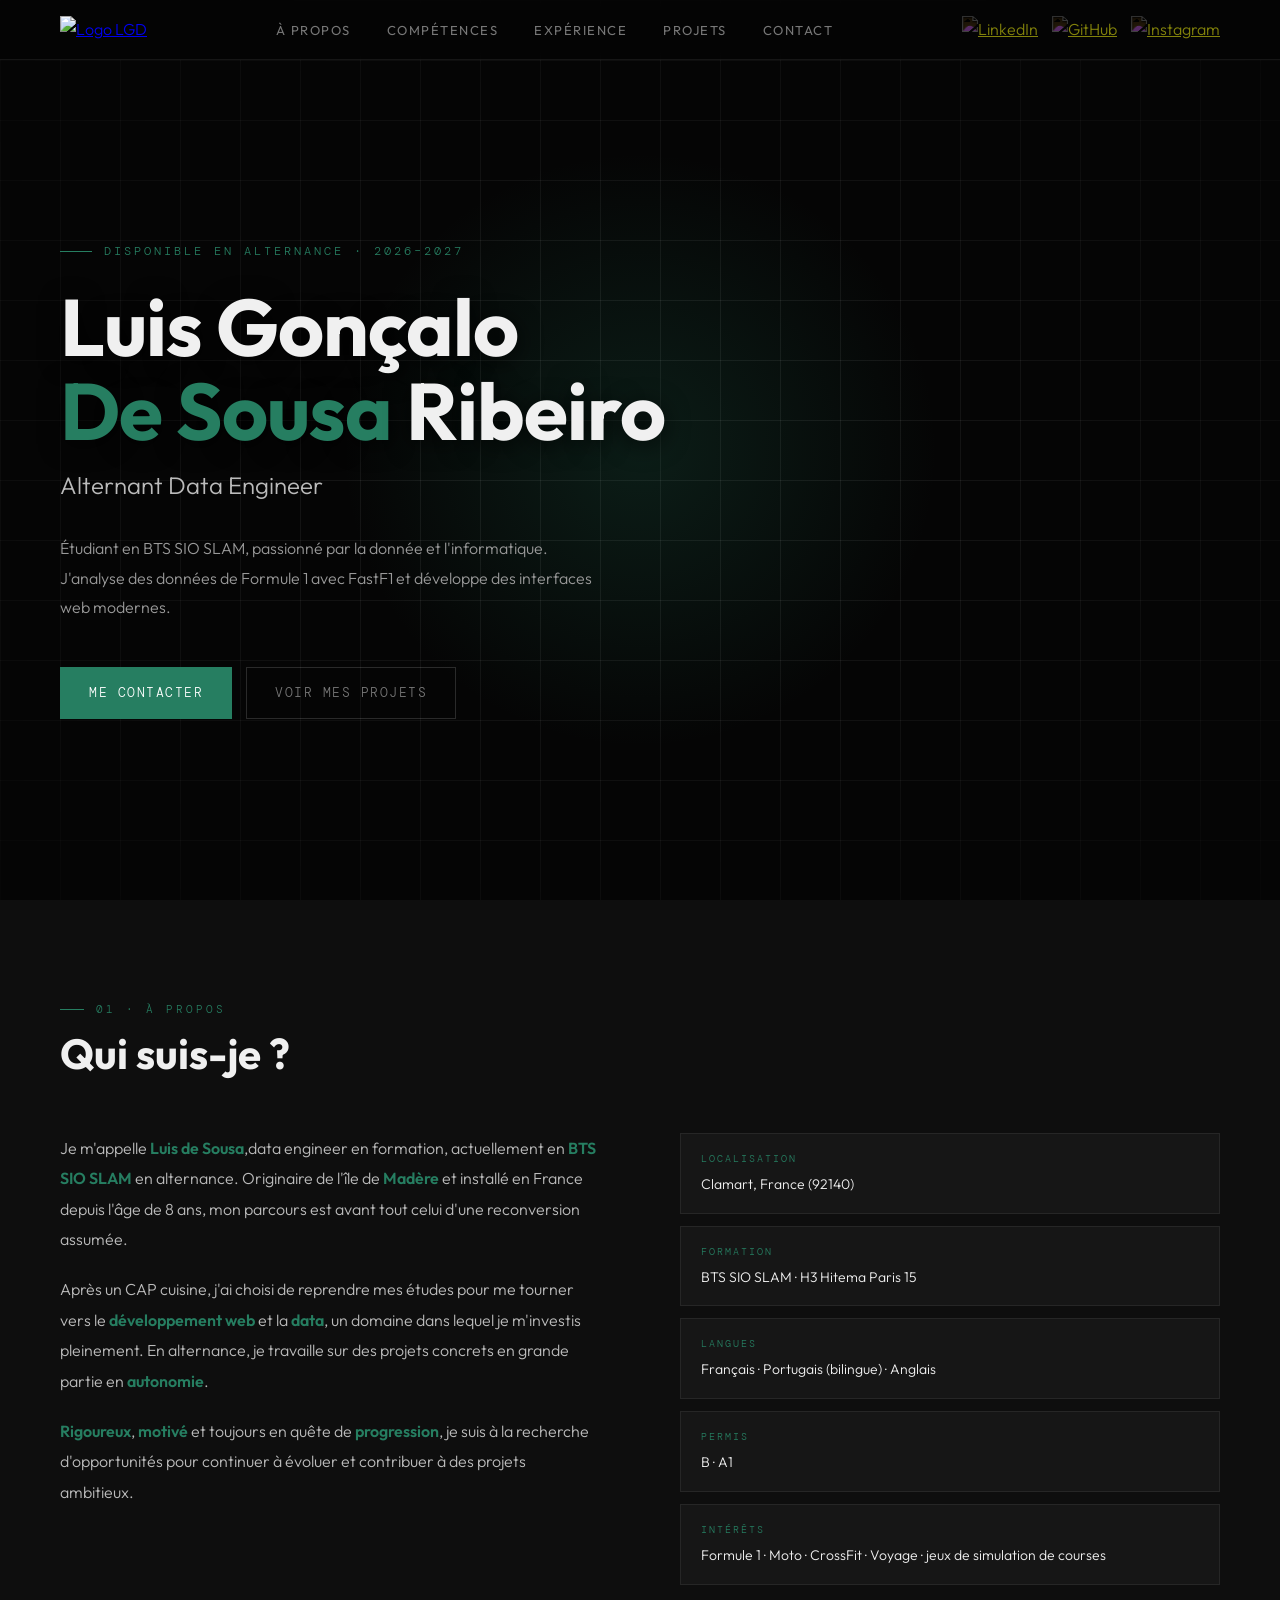
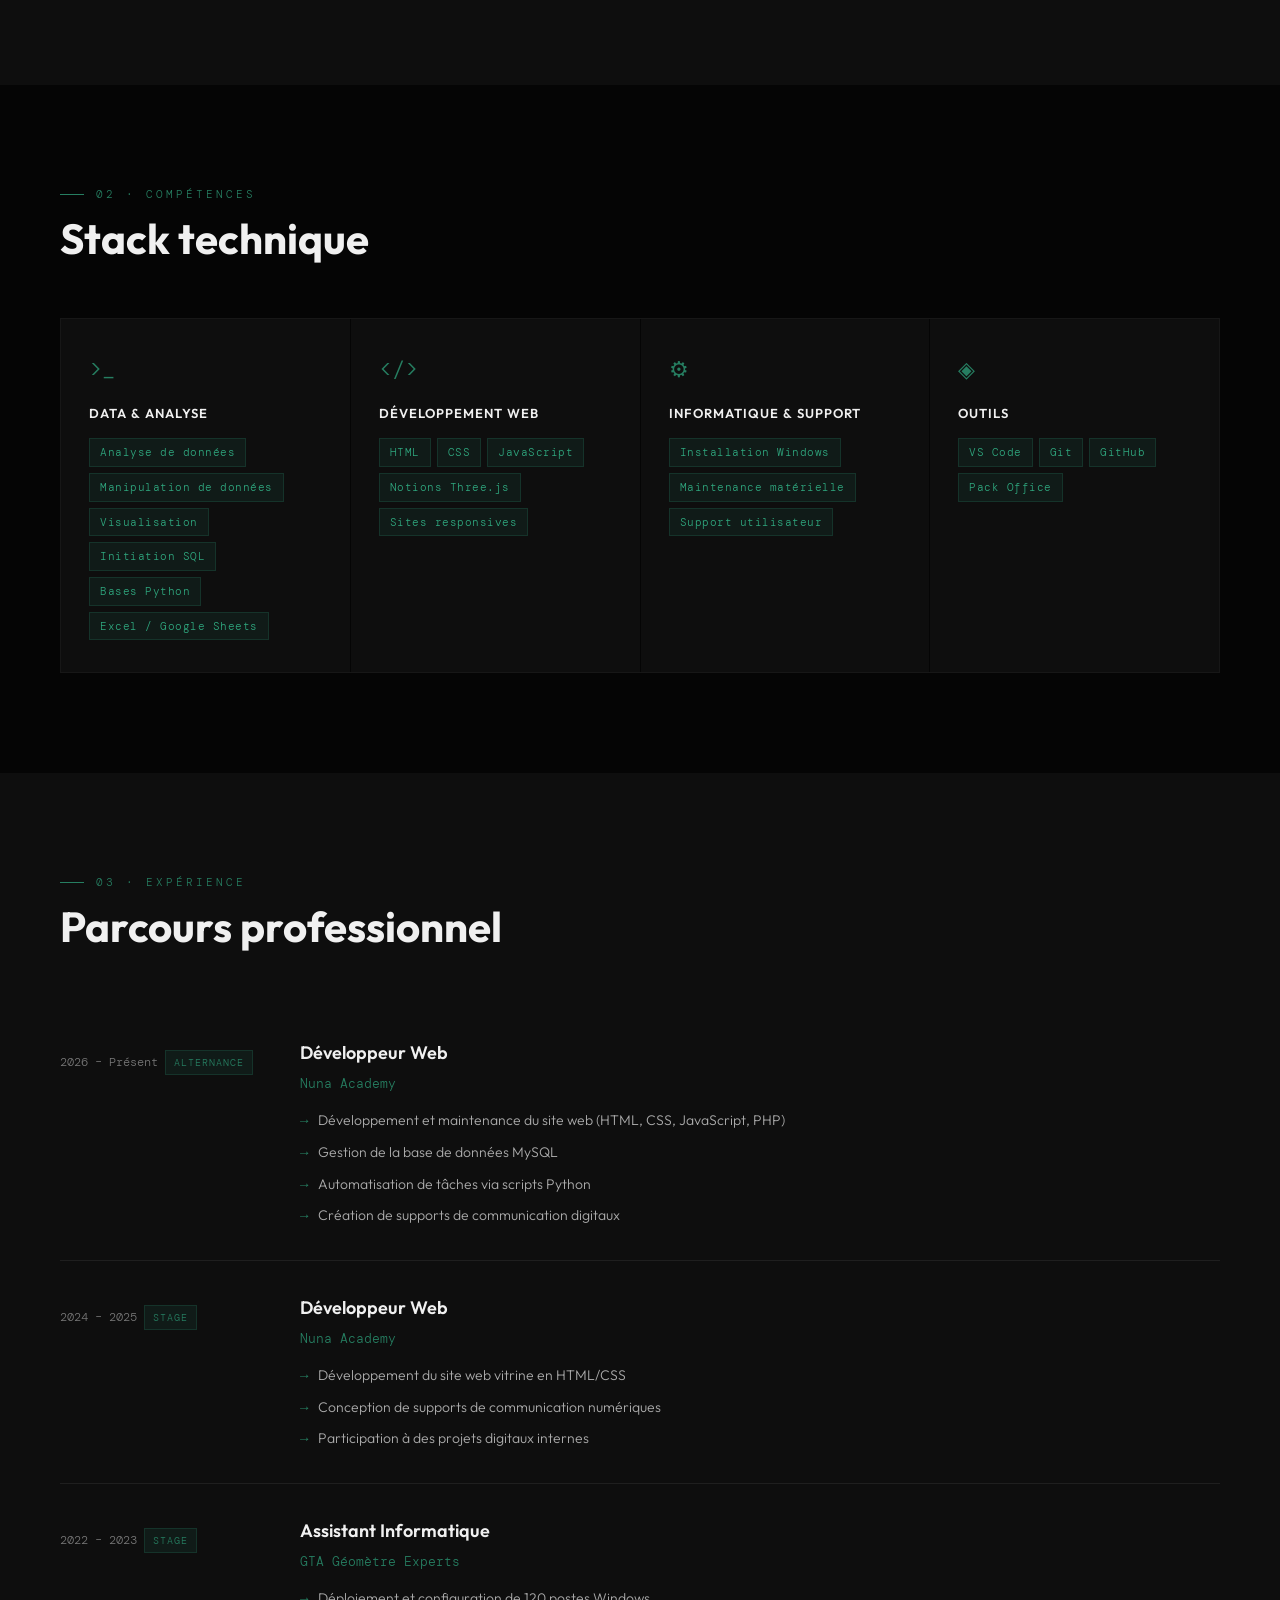
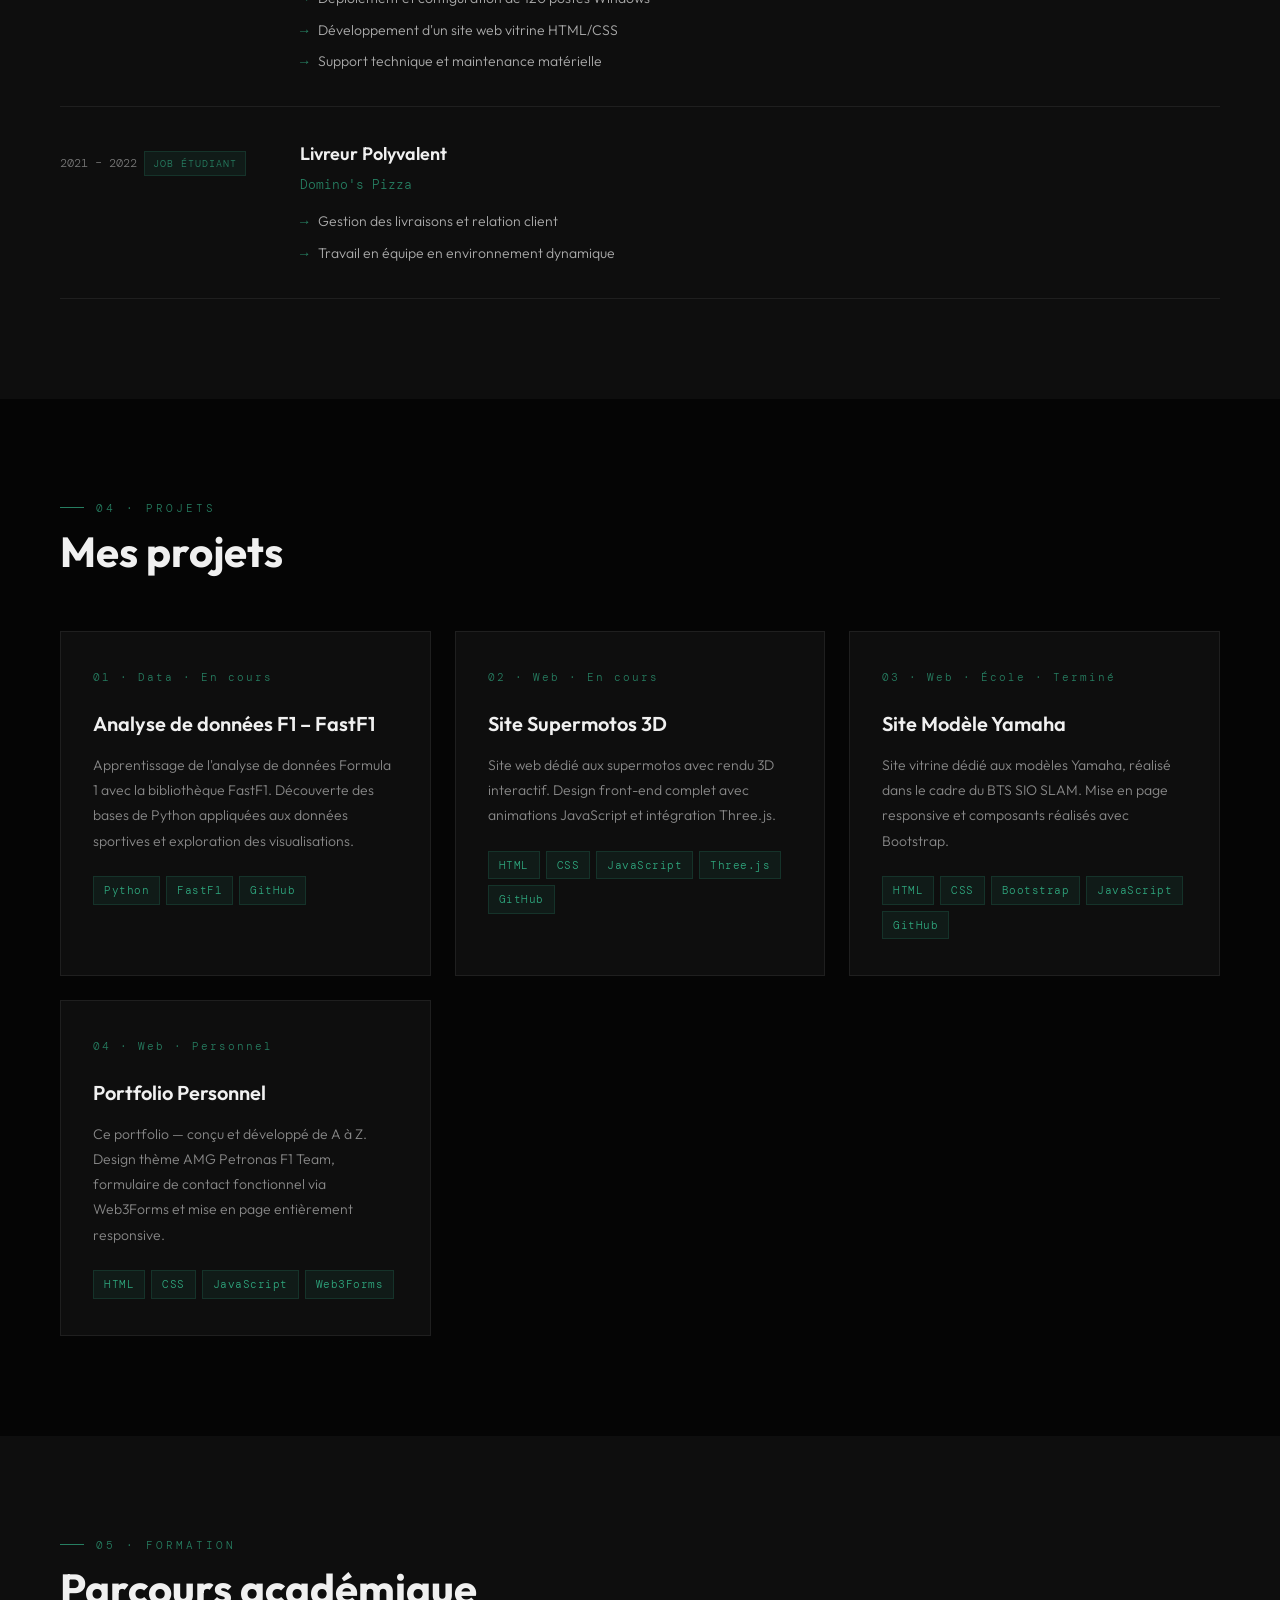
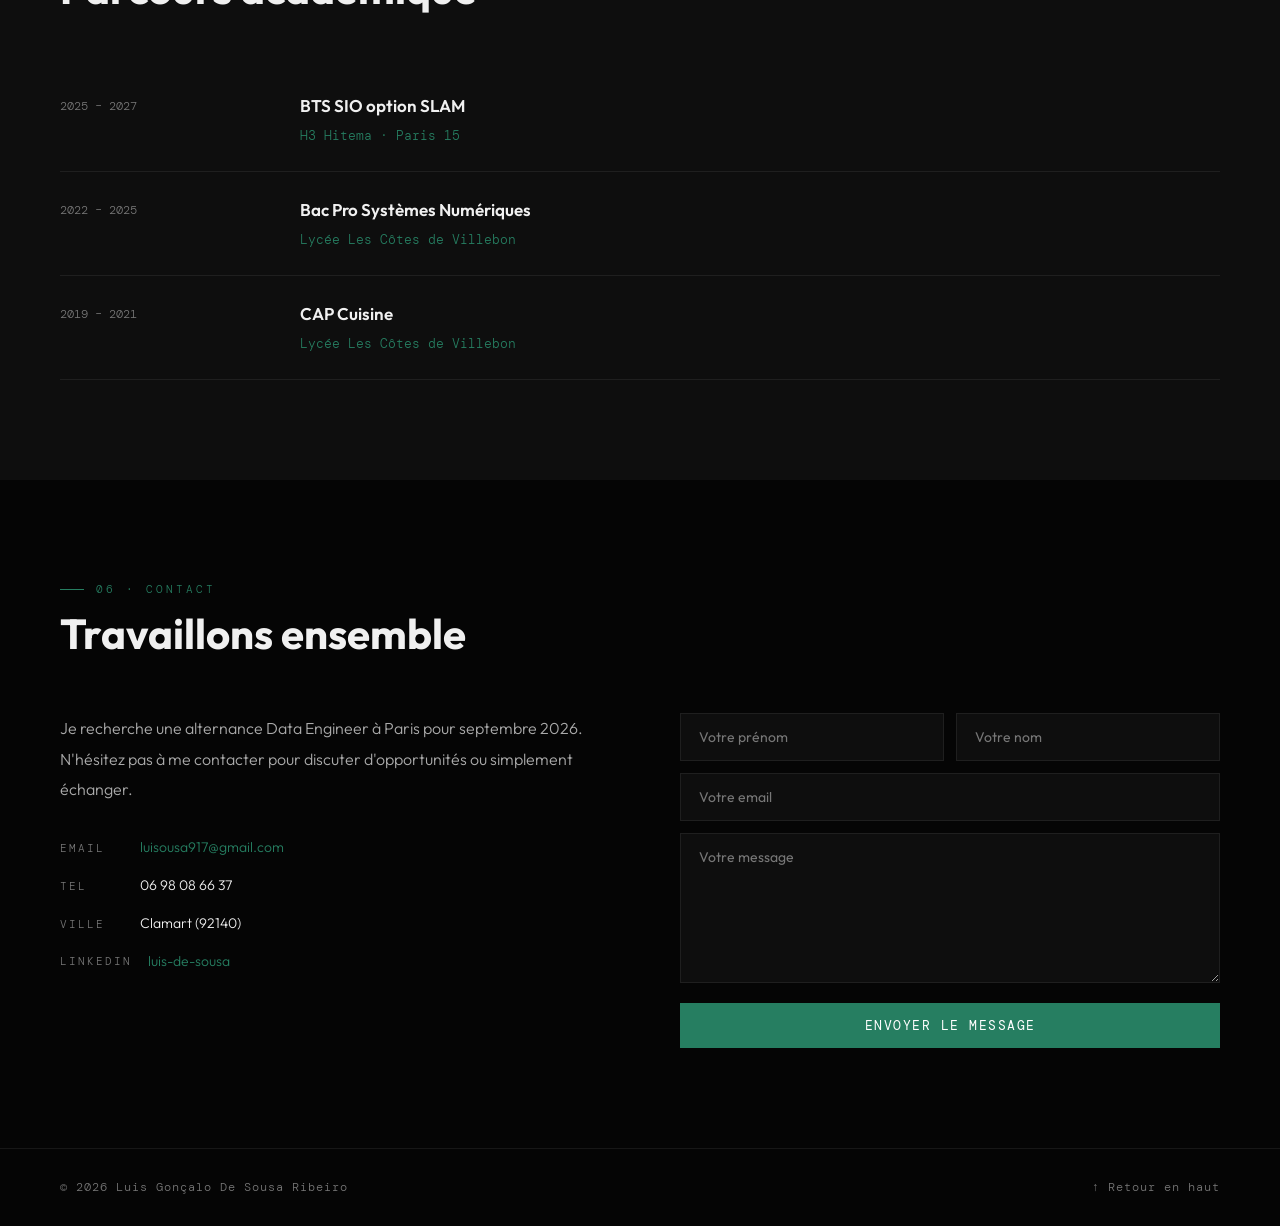
==== index.html @ f2e62d48 "Rename to index.html" ====
<!DOCTYPE html>
<html lang="fr">
<head>
  <meta charset="UTF-8">
  <meta name="viewport" content="width=device-width, initial-scale=1.0">
  <link rel="stylesheet" href="style.css">
  <link rel="icon" href="img/LGD Logo (1).png">
  <link rel="preconnect" href="https://fonts.googleapis.com">
  <link href="https://fonts.googleapis.com/css2?family=DM+Mono:wght@400;500&family=Outfit:wght@300;400;600;700&display=swap" rel="stylesheet">
  <title>Portfolio Luis</title>
  <meta name="description" content="Portfolio de Luis Gonçalo De Sousa Ribeiro – Alternant Data Engineer">
</head>
<body>

  
  <nav>
    <a href="Portfolio.html">
      <img src="img/LGD Logo (1).png" class="logo" alt="Logo LGD">
    </a>
    <ul class="nav-links">
      <li><a href="#about">À propos</a></li>
      <li><a href="#skills">Compétences</a></li>
      <li><a href="#experience">Expérience</a></li>
      <li><a href="#projets">Projets</a></li>
      <li><a href="#contact">Contact</a></li>
    </ul>
    <div class="nav-socials">
      <a href="https://www.linkedin.com/in/luis-gon%C3%A7alo-de-sousa-ribeiro-04853b369/" target="_blank">
        <img src="img/icons8-linkedin-48.png" alt="LinkedIn">
      </a>
      <a href="https://github.com/Luisousa91" target="_blank">
        <img src="img/icons8-github-32.png" alt="GitHub">
      </a>
      <a href="https://www.instagram.com/luisousa917/" target="_blank">
        <img src="img/icons8-instagram-48.png" alt="Instagram">
      </a>
    </div>
  </nav>

  
  <header id="hero">
    <div class="hero-grid"></div>
    <div class="hero-glow"></div>
    <div class="hero-content">
      <div class="hero-tag">Disponible en alternance · 2026–2027</div>
      <h1 class="hero-name">Luis Gonçalo<br><span>De Sousa</span> Ribeiro</h1>
      <p class="hero-title">Alternant Data Engineer</p>
      <p class="hero-desc">
        Étudiant en BTS SIO SLAM, passionné par la donnée et l'informatique.
        J'analyse des données de Formule 1 avec FastF1 et développe des interfaces web modernes.
      </p>
      <div class="hero-cta">
        <a href="#contact" class="btn btn-primary">Me contacter</a>
        <a href="#projets" class="btn btn-outline">Voir mes projets</a>
      </div>
    </div>
  </header>

  <section id="about">
    <div class="section-tag">01 · À propos</div>
    <h2 class="section-title">Qui suis-je ?</h2>
    <div class="about-grid">
      <div class="about-text">
        <p>Je m'appelle <strong>Luis de Sousa</strong>,data engineer en formation, actuellement en <strong>BTS SIO SLAM</strong> en alternance. Originaire de l'île de <strong>Madère</strong> et installé en France depuis l'âge de 8 ans, mon parcours est avant tout celui d'une reconversion assumée.</p>
        <p>Après un CAP cuisine, j'ai choisi de reprendre mes études pour me tourner vers le <strong>développement web</strong> et la <strong>data</strong>, un domaine dans lequel je m'investis pleinement. En alternance, je travaille sur des projets concrets en grande partie en <strong>autonomie</strong>.</p>
        <p><strong>Rigoureux</strong>, <strong>motivé</strong> et toujours en quête de <strong>progression</strong>, je suis à la recherche d'opportunités pour continuer à évoluer et contribuer à des projets ambitieux.</p>
      </div>
      <div class="about-right">
        <div class="info-block">
          <div class="info-label">Localisation</div>
          <div class="info-value">Clamart, France (92140)</div>
        </div>
        <div class="info-block">
          <div class="info-label">Formation</div>
          <div class="info-value">BTS SIO SLAM · H3 Hitema Paris 15</div>
        </div>
        <div class="info-block">
          <div class="info-label">Langues</div>
          <div class="info-value">Français · Portugais (bilingue) · Anglais</div>
        </div>
        <div class="info-block">
          <div class="info-label">Permis</div>
          <div class="info-value">B · A1</div>
        </div>
        <div class="info-block">
          <div class="info-label">Intérêts</div>
          <div class="info-value">Formule 1 · Moto · CrossFit · Voyage · jeux de simulation de courses </div>
        </div>
      </div>
    </div>
  </section>

  <section id="skills">
    <div class="section-tag">02 · Compétences</div>
    <h2 class="section-title">Stack technique</h2>
    <div class="skills-grid">
      <div class="skill-card">
        <div class="skill-icon">&gt;_</div>
        <div class="skill-cat">Data &amp; Analyse</div>
        <div class="skill-tags">
          <span class="tag">Analyse de données</span>
          <span class="tag">Manipulation de données</span>
          <span class="tag">Visualisation</span>
          <span class="tag">Initiation SQL</span>
          <span class="tag">Bases Python</span>
          <span class="tag">Excel / Google Sheets</span>
        </div>
      </div>
      <div class="skill-card">
        <div class="skill-icon">&lt;/&gt;</div>
        <div class="skill-cat">Développement Web</div>
        <div class="skill-tags">
          <span class="tag">HTML</span>
          <span class="tag">CSS</span>
          <span class="tag">JavaScript</span>
          <span class="tag">Notions Three.js</span>
          <span class="tag">Sites responsives</span>
        </div>
      </div>
      <div class="skill-card">
        <div class="skill-icon">⚙</div>
        <div class="skill-cat">Informatique &amp; Support</div>
        <div class="skill-tags">
          <span class="tag">Installation Windows</span>
          <span class="tag">Maintenance matérielle</span>
          <span class="tag">Support utilisateur</span>
        </div>
      </div>
      <div class="skill-card">
        <div class="skill-icon">◈</div>
        <div class="skill-cat">Outils</div>
        <div class="skill-tags">
          <span class="tag">VS Code</span>
          <span class="tag">Git</span>
          <span class="tag">GitHub</span>
          <span class="tag">Pack Office</span>
        </div>
      </div>
    </div>
  </section>

  
  <section id="experience">
    <div class="section-tag">03 · Expérience</div>
    <h2 class="section-title">Parcours professionnel</h2>
    <div class="exp-list">

      <div class="exp-item">
        <div class="exp-period">
          2026 – Présent
          <div class="exp-badge">Alternance</div>
        </div>
        <div>
          <div class="exp-role">Développeur Web</div>
          <div class="exp-company">Nuna Academy</div>
          <ul class="exp-bullets">
            <li>Développement et maintenance du site web (HTML, CSS, JavaScript, PHP)</li>
            <li>Gestion de la base de données MySQL</li>
            <li>Automatisation de tâches via scripts Python</li>
            <li>Création de supports de communication digitaux</li>
          </ul>
        </div>
      </div>

      <div class="exp-item">
        <div class="exp-period">
          2024 – 2025
          <div class="exp-badge">Stage</div>
        </div>
        <div>
          <div class="exp-role">Développeur Web</div>
          <div class="exp-company">Nuna Academy</div>
          <ul class="exp-bullets">
            <li>Développement du site web vitrine en HTML/CSS</li>
            <li>Conception de supports de communication numériques</li>
            <li>Participation à des projets digitaux internes</li>
          </ul>
        </div>
      </div>

      <div class="exp-item">
        <div class="exp-period">
          2022 – 2023
          <div class="exp-badge">Stage</div>
        </div>
        <div>
          <div class="exp-role">Assistant Informatique</div>
          <div class="exp-company">GTA Géomètre Experts</div>
          <ul class="exp-bullets">
            <li>Déploiement et configuration de 120 postes Windows</li>
            <li>Développement d'un site web vitrine HTML/CSS</li>
            <li>Support technique et maintenance matérielle</li>
          </ul>
        </div>
      </div>

      <div class="exp-item">
        <div class="exp-period">
          2021 – 2022
          <div class="exp-badge">Job étudiant</div>
        </div>
        <div>
          <div class="exp-role">Livreur Polyvalent</div>
          <div class="exp-company">Domino's Pizza</div>
          <ul class="exp-bullets">
            <li>Gestion des livraisons et relation client</li>
            <li>Travail en équipe en environnement dynamique</li>
          </ul>
        </div>
      </div>

    </div>
  </section>

  
  <section id="projets">
    <div class="section-tag">04 · Projets</div>
    <h2 class="section-title">Mes projets</h2>
    <div class="projects-grid">
      <div class="project-card">
        <div class="project-number">01 · Data · En cours</div>
        <h3 class="project-title">Analyse de données F1 – FastF1</h3>
        <p class="project-desc">Apprentissage de l'analyse de données Formula 1 avec la bibliothèque FastF1. Découverte des bases de Python appliquées aux données sportives et exploration des visualisations.</p>
        <div class="project-stack">
          <span class="tag">Python</span>
          <span class="tag">FastF1</span>
          <span class="tag">GitHub</span>
        </div>
      </div>
      <div class="project-card">
        <div class="project-number">02 · Web · En cours</div>
        <h3 class="project-title">Site Supermotos 3D</h3>
        <p class="project-desc">Site web dédié aux supermotos avec rendu 3D interactif. Design front-end complet avec animations JavaScript et intégration Three.js.</p>
        <div class="project-stack">
          <span class="tag">HTML</span>
          <span class="tag">CSS</span>
          <span class="tag">JavaScript</span>
          <span class="tag">Three.js</span>
          <span class="tag">GitHub</span>
        </div>
      </div>
      <div class="project-card">
        <div class="project-number">03 · Web · École · Terminé</div>
        <h3 class="project-title">Site Modèle Yamaha</h3>
        <p class="project-desc">
          Site vitrine dédié aux modèles Yamaha, réalisé dans le cadre
          du BTS SIO SLAM. Mise en page responsive et composants
          réalisés avec Bootstrap.
        </p>
        <div class="project-stack">
          <span class="tag">HTML</span>
          <span class="tag">CSS</span>
          <span class="tag">Bootstrap</span>
          <span class="tag">JavaScript</span>
          <span class="tag">GitHub</span>
        </div>
      </div>
      <div class="project-card">
        <div class="project-number">04 · Web · Personnel</div>
        <h3 class="project-title">Portfolio Personnel</h3>
        <p class="project-desc">
          Ce portfolio — conçu et développé de A à Z. Design thème
          AMG Petronas F1 Team, formulaire de contact fonctionnel
          via Web3Forms et mise en page entièrement responsive.
        </p>
        <div class="project-stack">
          <span class="tag">HTML</span>
          <span class="tag">CSS</span>
          <span class="tag">JavaScript</span>
          <span class="tag">Web3Forms</span>
        </div>
      </div>
    </div>
  </section>

  
  <section id="formation">
    <div class="section-tag">05 · Formation</div>
    <h2 class="section-title">Parcours académique</h2>
    <div class="edu-list">
      <div class="edu-item">
        <div class="edu-year">2025 – 2027</div>
        <div>
          <div class="edu-degree">BTS SIO option SLAM</div>
          <div class="edu-school">H3 Hitema · Paris 15</div>
        </div>
      </div>
      <div class="edu-item">
        <div class="edu-year">2022 – 2025</div>
        <div>
          <div class="edu-degree">Bac Pro Systèmes Numériques</div>
          <div class="edu-school">Lycée Les Côtes de Villebon</div>
        </div>
      </div>
      <div class="edu-item">
        <div class="edu-year">2019 – 2021</div>
        <div>
          <div class="edu-degree">CAP Cuisine</div>
          <div class="edu-school">Lycée Les Côtes de Villebon</div>
        </div>
      </div>
    </div>
  </section>

  
  <section id="contact">
    <div class="section-tag">06 · Contact</div>
    <h2 class="section-title">Travaillons ensemble</h2>
    <div class="contact-grid">
      <div>
        <p class="contact-intro">Je recherche une alternance Data Engineer à Paris pour septembre 2026. N'hésitez pas à me contacter pour discuter d'opportunités ou simplement échanger.</p>
        <div class="contact-items">
          <div class="contact-row">
            <span class="contact-key">Email</span>
            <span class="contact-val"><a href="mailto:luisousa917@gmail.com">luisousa917@gmail.com</a></span>
          </div>
          <div class="contact-row">
            <span class="contact-key">Tel</span>
            <span class="contact-val">06 98 08 66 37</span>
          </div>
          <div class="contact-row">
            <span class="contact-key">Ville</span>
            <span class="contact-val">Clamart (92140)</span>
          </div>
          <div class="contact-row">
            <span class="contact-key">LinkedIn</span>
            <span class="contact-val"><a href="https://www.linkedin.com/in/luis-de-sousa-04853b369/" target="_blank">luis-de-sousa</a></span>
          </div>
        </div>
      </div>
      <div>
        <div id="form-success" class="form-success" style="display:none;">
          Message envoyé avec succès ! Je vous répondrai rapidement.
        </div>
        <div id="form-error" class="form-error" style="display:none;">
          Une erreur est survenue. Veuillez réessayer ou m'écrire directement par email.
        </div>

        <form id="contact-form" class="contact-form">
          <input type="hidden" name="access_key" value="46c090fe-1dbd-4d0c-923b-1ca9a1491d82">
          <input type="hidden" name="subject" value="Nouveau message depuis ton portfolio">
          <div class="form-row">
            <div class="form-group">
              <input type="text" name="firstname" placeholder="Votre prénom" required>
            </div>
            <div class="form-group">
              <input type="text" name="lastname" placeholder="Votre nom" required>
            </div>
          </div>
          <div class="form-group">
            <input type="email" name="email" placeholder="Votre email" required>
          </div>
          <div class="form-group">
            <textarea name="Message" placeholder="Votre message" required></textarea>
          </div>
          <button type="submit" class="btn btn-primary">Envoyer le message</button>
        </form>

        <script>
          const form = document.getElementById('contact-form');
          form.addEventListener('submit', async function(e) {
            e.preventDefault();
            const data = new FormData(form);
            try {
              const res = await fetch('https://api.web3forms.com/submit', {
                method: 'POST',
                body: data
              });
              const json = await res.json();
              if (json.success) {
                document.getElementById('form-success').style.display = 'block';
                document.getElementById('form-error').style.display = 'none';
                form.reset();
              } else {
                document.getElementById('form-error').style.display = 'block';
                document.getElementById('form-success').style.display = 'none';
              }
            } catch (err) {
              document.getElementById('form-error').style.display = 'block';
              document.getElementById('form-success').style.display = 'none';
            }
          });
        </script>
      </div>
    </div>
  </section>

  
  <footer>
    <span class="footer-copy">© 2026 Luis Gonçalo De Sousa Ribeiro</span>
    <a href="#hero" class="footer-back">↑ Retour en haut</a>
  </footer>

</body>
</html>
---- style.css ----
:root {
  --green: #267E61;
  --green-light: #2fa87f;
  --green-dim: rgba(38,126,97,0.12);
  --green-dim2: rgba(38,126,97,0.25);
  --bg: #050505;
  --bg2: #0e0e0e;
  --bg3: #161616;
  --border: rgba(255,255,255,0.07);
  --text: #f0f0f0;
  --muted: #777;
  --mono: 'DM Mono', monospace;
  --sans: 'Outfit', sans-serif;
}

*, *::before, *::after { margin: 0; padding: 0; box-sizing: border-box; }
html { scroll-behavior: smooth; }

body {
  background: var(--bg);
  color: var(--text);
  font-family: var(--sans);
  font-weight: 300;
  line-height: 1.7;
  overflow-x: hidden;
}

::-webkit-scrollbar { width: 4px; }
::-webkit-scrollbar-track { background: var(--bg); }
::-webkit-scrollbar-thumb { background: var(--green); border-radius: 2px; }

nav {
  position: fixed;
  top: 0; left: 0; right: 0;
  z-index: 100;
  display: flex;
  align-items: center;
  justify-content: space-between;
  padding: 16px 60px;
  background: rgba(5,5,5,0.88);
  backdrop-filter: blur(12px);
  border-bottom: 1px solid var(--border);
}

nav .logo { width: 56px; height: 56px; }

.nav-links {
  display: flex;
  gap: 36px;
  list-style: none;
}
.nav-links a {
  font-size: 13px;
  color: var(--muted);
  text-decoration: none;
  letter-spacing: 1.5px;
  text-transform: uppercase;
  font-weight: 400;
  transition: color .2s;
}
.nav-links a:hover { color: var(--green); }

.nav-socials {
  display: flex;
  gap: 14px;
  align-items: center;
}
.nav-socials a img {
  width: 22px;
  height: 22px;
  opacity: .5;
  transition: opacity .2s;
  filter: invert(1);
}
.nav-socials a:hover img { opacity: 1; }

@media (max-width: 900px) {
  nav { padding: 14px 24px; }
  .nav-links { display: none; }
}


#hero {
  min-height: 100vh;
  display: flex;
  align-items: center;
  padding: 120px 60px 60px;
  position: relative;
  overflow: hidden;
  background-image: url(img/bg_portfolio.png);
  background-size: cover;
  background-position: center 70%;
}

.hero-grid {
  position: absolute;
  inset: 0;
  background-image:
    linear-gradient(var(--border) 1px, transparent 1px),
    linear-gradient(90deg, var(--border) 1px, transparent 1px);
  background-size: 60px 60px;
  mask-image: radial-gradient(ellipse 80% 80% at 50% 50%, black 20%, transparent 100%);
}
.hero-glow {
  position: absolute;
  width: 600px; height: 600px;
  border-radius: 50%;
  background: radial-gradient(circle, rgba(38,126,97,0.2) 0%, transparent 70%);
  top: 50%; left: 50%;
  transform: translate(-50%, -50%);
  pointer-events: none;
}
.hero-content { position: relative; max-width: 900px; }

.hero-tag {
  font-family: var(--mono);
  font-size: 12px;
  color: var(--green);
  letter-spacing: 3px;
  text-transform: uppercase;
  margin-bottom: 24px;
  display: flex;
  align-items: center;
  gap: 12px;
}
.hero-tag::before {
  content: '';
  display: block;
  width: 32px; height: 1px;
  background: var(--green);
}

.hero-name {
  font-size: clamp(40px, 7vw, 80px);
  font-weight: 700;
  line-height: 1.05;
  letter-spacing: -1px;
  margin-bottom: 12px;
  text-shadow: 0 4px 24px rgba(0,0,0,0.8);
}
.hero-name span { color: var(--green); }

.hero-title {
  font-size: clamp(17px, 2.5vw, 24px);
  font-weight: 300;
  color: #bbb;
  margin-bottom: 28px;
}

.hero-desc {
  font-size: 16px;
  color: #999;
  max-width: 540px;
  line-height: 1.85;
  margin-bottom: 44px;
}

.hero-cta { display: flex; gap: 14px; flex-wrap: wrap; }

.btn {
  font-family: var(--mono);
  font-size: 13px;
  letter-spacing: 1.5px;
  text-transform: uppercase;
  text-decoration: none;
  padding: 14px 28px;
  border: 1px solid;
  transition: all .25s;
  cursor: pointer;
  display: inline-block;
}
.btn-primary {
  background: var(--green);
  border-color: var(--green);
  color: #fff;
}
.btn-primary:hover { background: var(--green-light); border-color: var(--green-light); }
.btn-outline {
  background: transparent;
  border-color: rgba(255,255,255,0.15);
  color: var(--muted);
}
.btn-outline:hover { border-color: var(--green); color: var(--green); }


section { padding: 100px 60px; }
@media (max-width: 700px) { section { padding: 60px 24px; } }

.section-tag {
  font-family: var(--mono);
  font-size: 11px;
  color: var(--green);
  letter-spacing: 3px;
  text-transform: uppercase;
  margin-bottom: 12px;
  display: flex;
  align-items: center;
  gap: 12px;
}
.section-tag::before {
  content: '';
  display: block;
  width: 24px; height: 1px;
  background: var(--green);
}

.section-title {
  font-size: clamp(26px, 4vw, 42px);
  font-weight: 700;
  line-height: 1.1;
  margin-bottom: 56px;
}


#about { background: var(--bg2); }

.about-grid {
  display: grid;
  grid-template-columns: 1fr 1fr;
  gap: 80px;
  align-items: start;
}
@media (max-width: 900px) { .about-grid { grid-template-columns: 1fr; gap: 40px; } }

.about-text p {
  font-size: 16px;
  color: #bbb;
  line-height: 1.9;
  margin-bottom: 20px;
}
.about-text strong { color: var(--green); font-weight: 600; }

.about-right { display: flex; flex-direction: column; gap: 12px; }

.info-block {
  border: 1px solid var(--border);
  background: var(--bg3);
  padding: 16px 20px;
}
.info-label {
  font-family: var(--mono);
  font-size: 10px;
  color: var(--green);
  letter-spacing: 2px;
  text-transform: uppercase;
  margin-bottom: 6px;
}
.info-value { font-size: 14px; color: var(--text); }


#skills { background: var(--bg); }

.skills-grid {
  display: grid;
  grid-template-columns: repeat(auto-fit, minmax(220px, 1fr));
  gap: 1px;
  border: 1px solid var(--border);
}
.skill-card {
  background: var(--bg2);
  padding: 32px 28px;
  transition: background .2s;
}
.skill-card:hover { background: var(--bg3); }

.skill-icon {
  font-family: var(--mono);
  font-size: 22px;
  color: var(--green);
  margin-bottom: 14px;
}
.skill-cat {
  font-size: 13px;
  font-weight: 600;
  letter-spacing: 1px;
  text-transform: uppercase;
  color: var(--text);
  margin-bottom: 14px;
}
.skill-tags { display: flex; flex-wrap: wrap; gap: 6px; }

.tag {
  font-family: var(--mono);
  font-size: 11px;
  padding: 4px 10px;
  background: var(--green-dim);
  color: var(--green-light);
  border: 1px solid var(--green-dim2);
  letter-spacing: .5px;
}


#experience { background: var(--bg2); }

.exp-list { display: flex; flex-direction: column; }

.exp-item {
  display: grid;
  grid-template-columns: 200px 1fr;
  gap: 40px;
  padding: 32px 0;
  border-bottom: 1px solid var(--border);
  align-items: start;
}
@media (max-width: 700px) { .exp-item { grid-template-columns: 1fr; gap: 12px; } }

.exp-period {
  font-family: var(--mono);
  font-size: 12px;
  color: var(--muted);
  padding-top: 4px;
}
.exp-badge {
  display: inline-block;
  font-family: var(--mono);
  font-size: 10px;
  padding: 3px 8px;
  background: var(--green-dim);
  color: var(--green);
  border: 1px solid var(--green-dim2);
  margin-top: 8px;
  letter-spacing: 1px;
  text-transform: uppercase;
}

.exp-role {
  font-size: 18px;
  font-weight: 600;
  color: var(--text);
  margin-bottom: 4px;
}
.exp-company {
  font-family: var(--mono);
  font-size: 13px;
  color: var(--green);
  margin-bottom: 14px;
}
.exp-bullets { list-style: none; display: flex; flex-direction: column; gap: 8px; }
.exp-bullets li {
  font-size: 14px;
  color: #aaa;
  display: flex;
  gap: 10px;
  align-items: flex-start;
}
.exp-bullets li::before {
  content: '→';
  color: var(--green);
  flex-shrink: 0;
  font-family: var(--mono);
}


#projets { background: var(--bg); }

.projects-grid {
  display: grid;
  grid-template-columns: repeat(auto-fit, minmax(300px, 1fr));
  gap: 24px;
}
.project-card {
  border: 1px solid var(--border);
  background: var(--bg2);
  padding: 36px 32px;
  transition: border-color .25s, transform .25s;
}
.project-card:hover {
  border-color: var(--green-dim2);
  transform: translateY(-4px);
}
.project-number {
  font-family: var(--mono);
  font-size: 11px;
  color: var(--green);
  letter-spacing: 2px;
  margin-bottom: 20px;
}
.project-title {
  font-size: 20px;
  font-weight: 600;
  margin-bottom: 12px;
}
.project-desc {
  font-size: 14px;
  color: #888;
  line-height: 1.8;
  margin-bottom: 22px;
}
.project-stack { display: flex; flex-wrap: wrap; gap: 6px; }


#formation { background: var(--bg2); }

.edu-list { display: flex; flex-direction: column; }
.edu-item {
  display: grid;
  grid-template-columns: 200px 1fr;
  gap: 40px;
  padding: 24px 0;
  border-bottom: 1px solid var(--border);
}
@media (max-width: 700px) { .edu-item { grid-template-columns: 1fr; gap: 8px; } }

.edu-year {
  font-family: var(--mono);
  font-size: 12px;
  color: var(--muted);
  padding-top: 4px;
}
.edu-degree {
  font-size: 17px;
  font-weight: 600;
  color: var(--text);
  margin-bottom: 4px;
}
.edu-school {
  font-family: var(--mono);
  font-size: 13px;
  color: var(--green);
}


#contact { background: var(--bg); }

.contact-grid {
  display: grid;
  grid-template-columns: 1fr 1fr;
  gap: 80px;
  align-items: start;
}
@media (max-width: 900px) { .contact-grid { grid-template-columns: 1fr; gap: 40px; } }

.contact-intro {
  font-size: 16px;
  color: #aaa;
  line-height: 1.9;
  margin-bottom: 32px;
}
.contact-items { display: flex; flex-direction: column; gap: 14px; }
.contact-row { display: flex; align-items: center; gap: 16px; }
.contact-key {
  font-family: var(--mono);
  font-size: 11px;
  color: var(--muted);
  letter-spacing: 2px;
  text-transform: uppercase;
  min-width: 64px;
}
.contact-val { font-size: 14px; color: var(--text); }
.contact-val a { color: var(--green); text-decoration: none; }
.contact-val a:hover { text-decoration: underline; }

.contact-form { display: flex; flex-direction: column; gap: 12px; }

.form-row { display: grid; grid-template-columns: 1fr 1fr; gap: 12px; }
@media (max-width: 600px) { .form-row { grid-template-columns: 1fr; } }

.form-group input,
.form-group textarea {
  width: 100%;
  background: var(--bg2);
  border: 1px solid var(--border);
  color: var(--text);
  font-family: var(--sans);
  font-size: 14px;
  padding: 14px 18px;
  outline: none;
  transition: border-color .2s;
}
.form-group textarea { min-height: 150px; resize: vertical; }
.form-group input::placeholder,
.form-group textarea::placeholder { color: var(--muted); }
.form-group input:focus,
.form-group textarea:focus { border-color: var(--green); }

.contact-form .btn { font-size: 13px; border: none; }

.form-success {
  background: var(--green-dim);
  border: 1px solid var(--green-dim2);
  color: var(--green-light);
  padding: 14px 18px;
  font-family: var(--mono);
  font-size: 13px;
  margin-bottom: 16px;
}
.form-error {
  background: rgba(200,50,50,0.1);
  border: 1px solid rgba(200,50,50,0.25);
  color: #e07070;
  padding: 14px 18px;
  font-family: var(--mono);
  font-size: 13px;
  margin-bottom: 16px;
}


footer {
  padding: 28px 60px;
  border-top: 1px solid var(--border);
  display: flex;
  justify-content: space-between;
  align-items: center;
  flex-wrap: wrap;
  gap: 12px;
}
.footer-copy {
  font-family: var(--mono);
  font-size: 12px;
  color: var(--muted);
  letter-spacing: 1px;
}
.footer-back {
  font-family: var(--mono);
  font-size: 12px;
  color: var(--muted);
  text-decoration: none;
  letter-spacing: 1px;
  transition: color .2s;
}
.footer-back:hover { color: var(--green); }
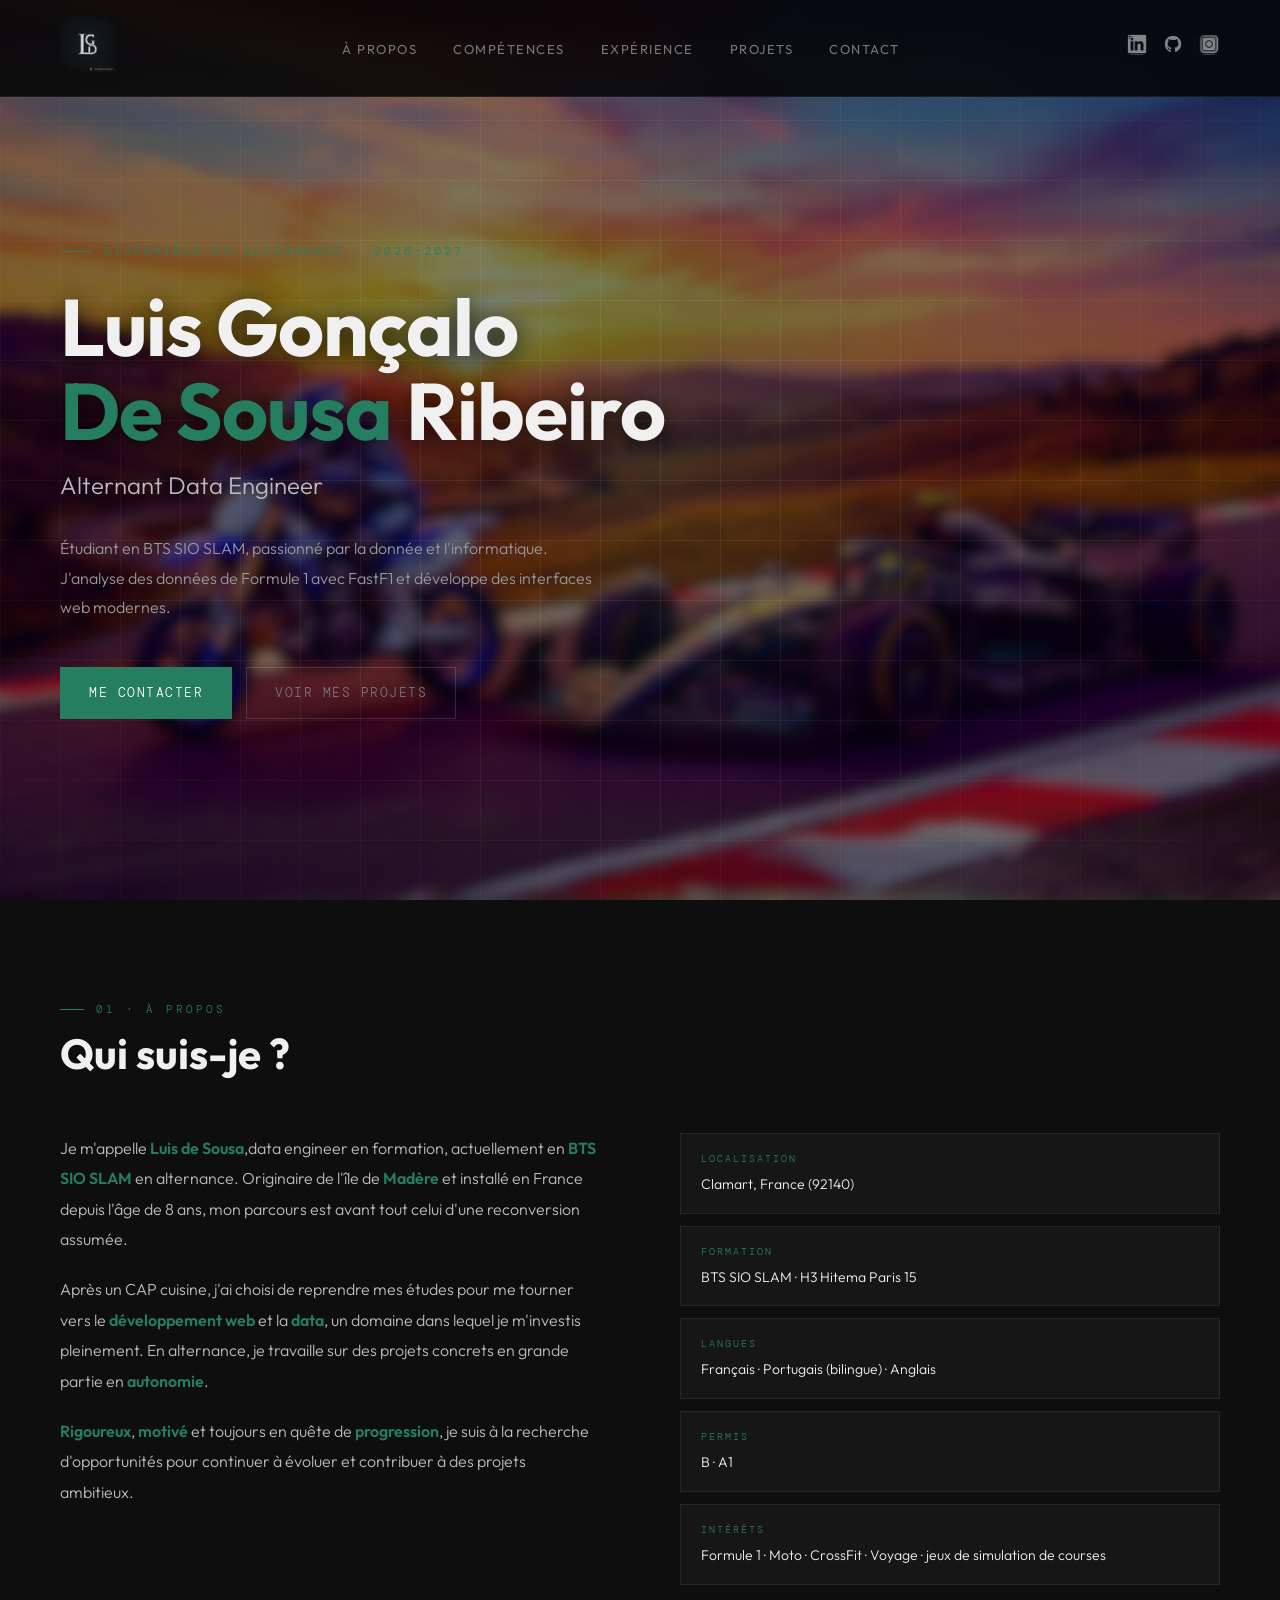
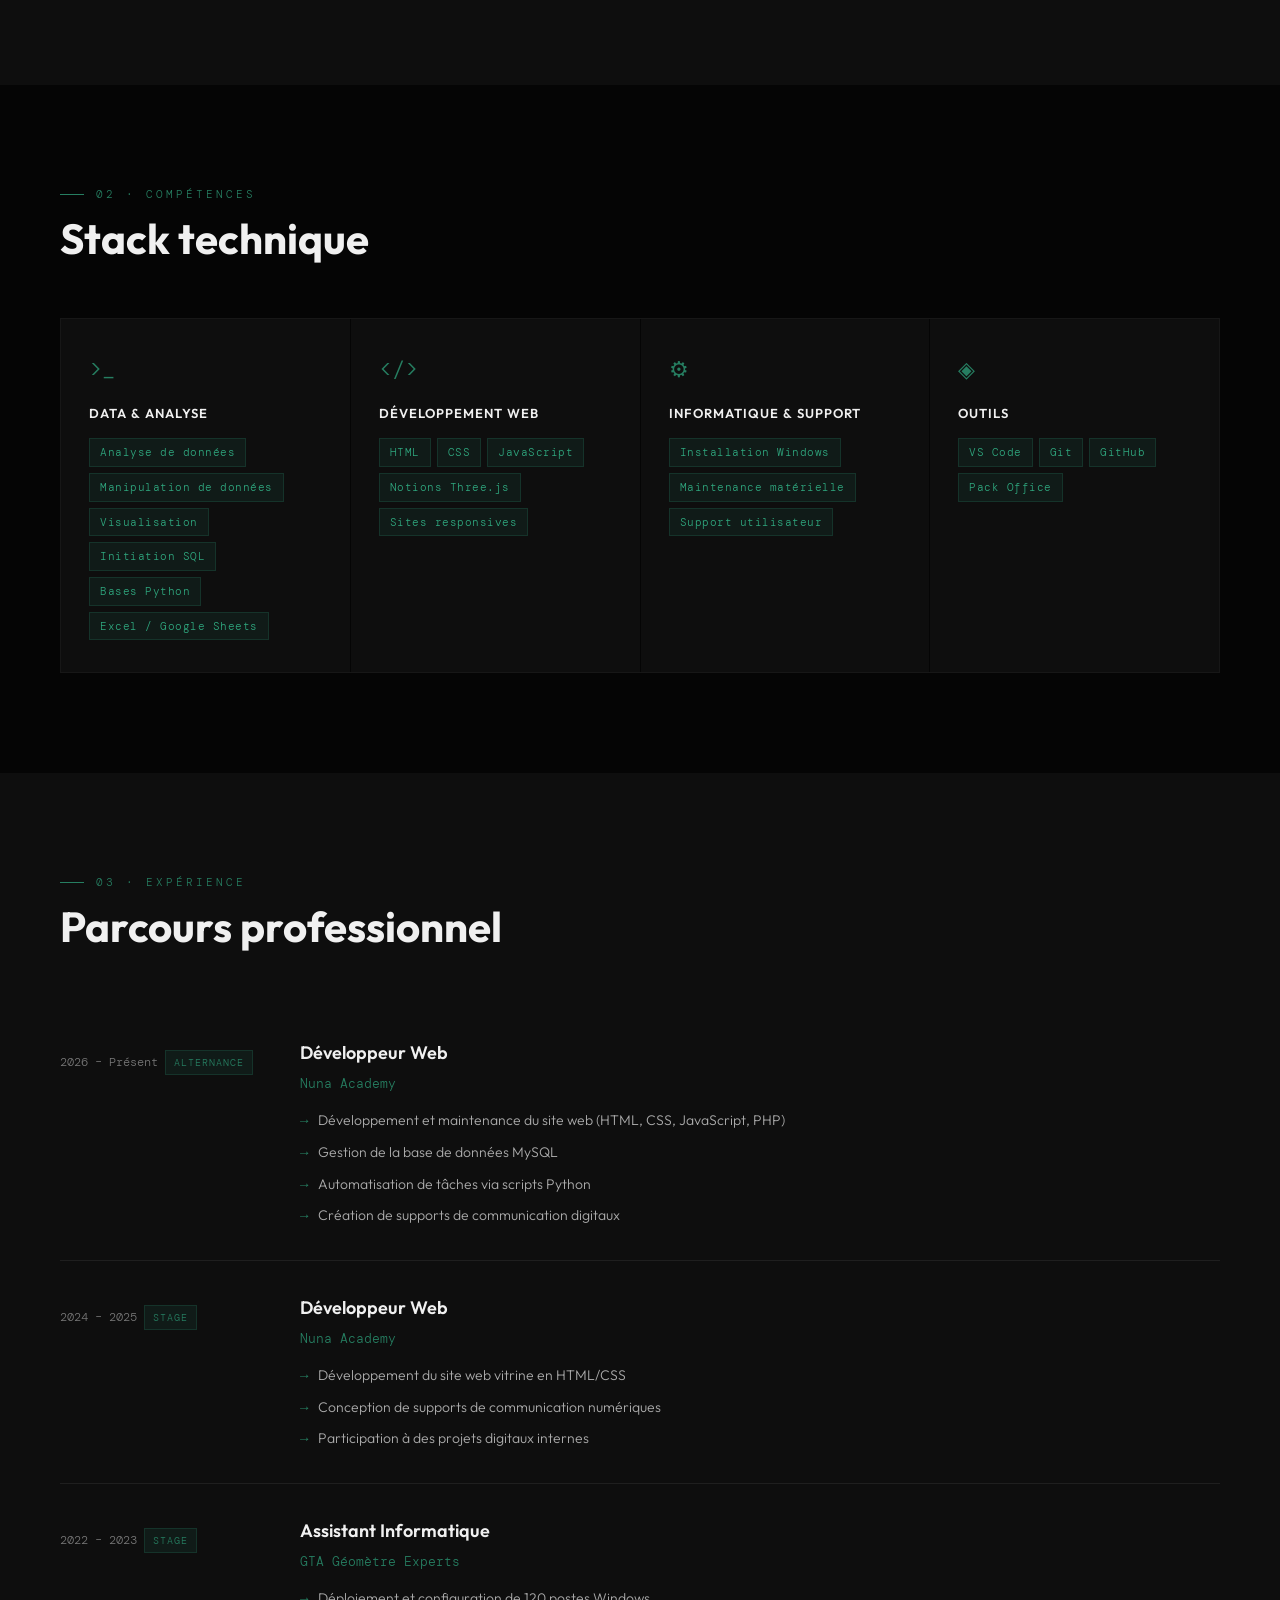
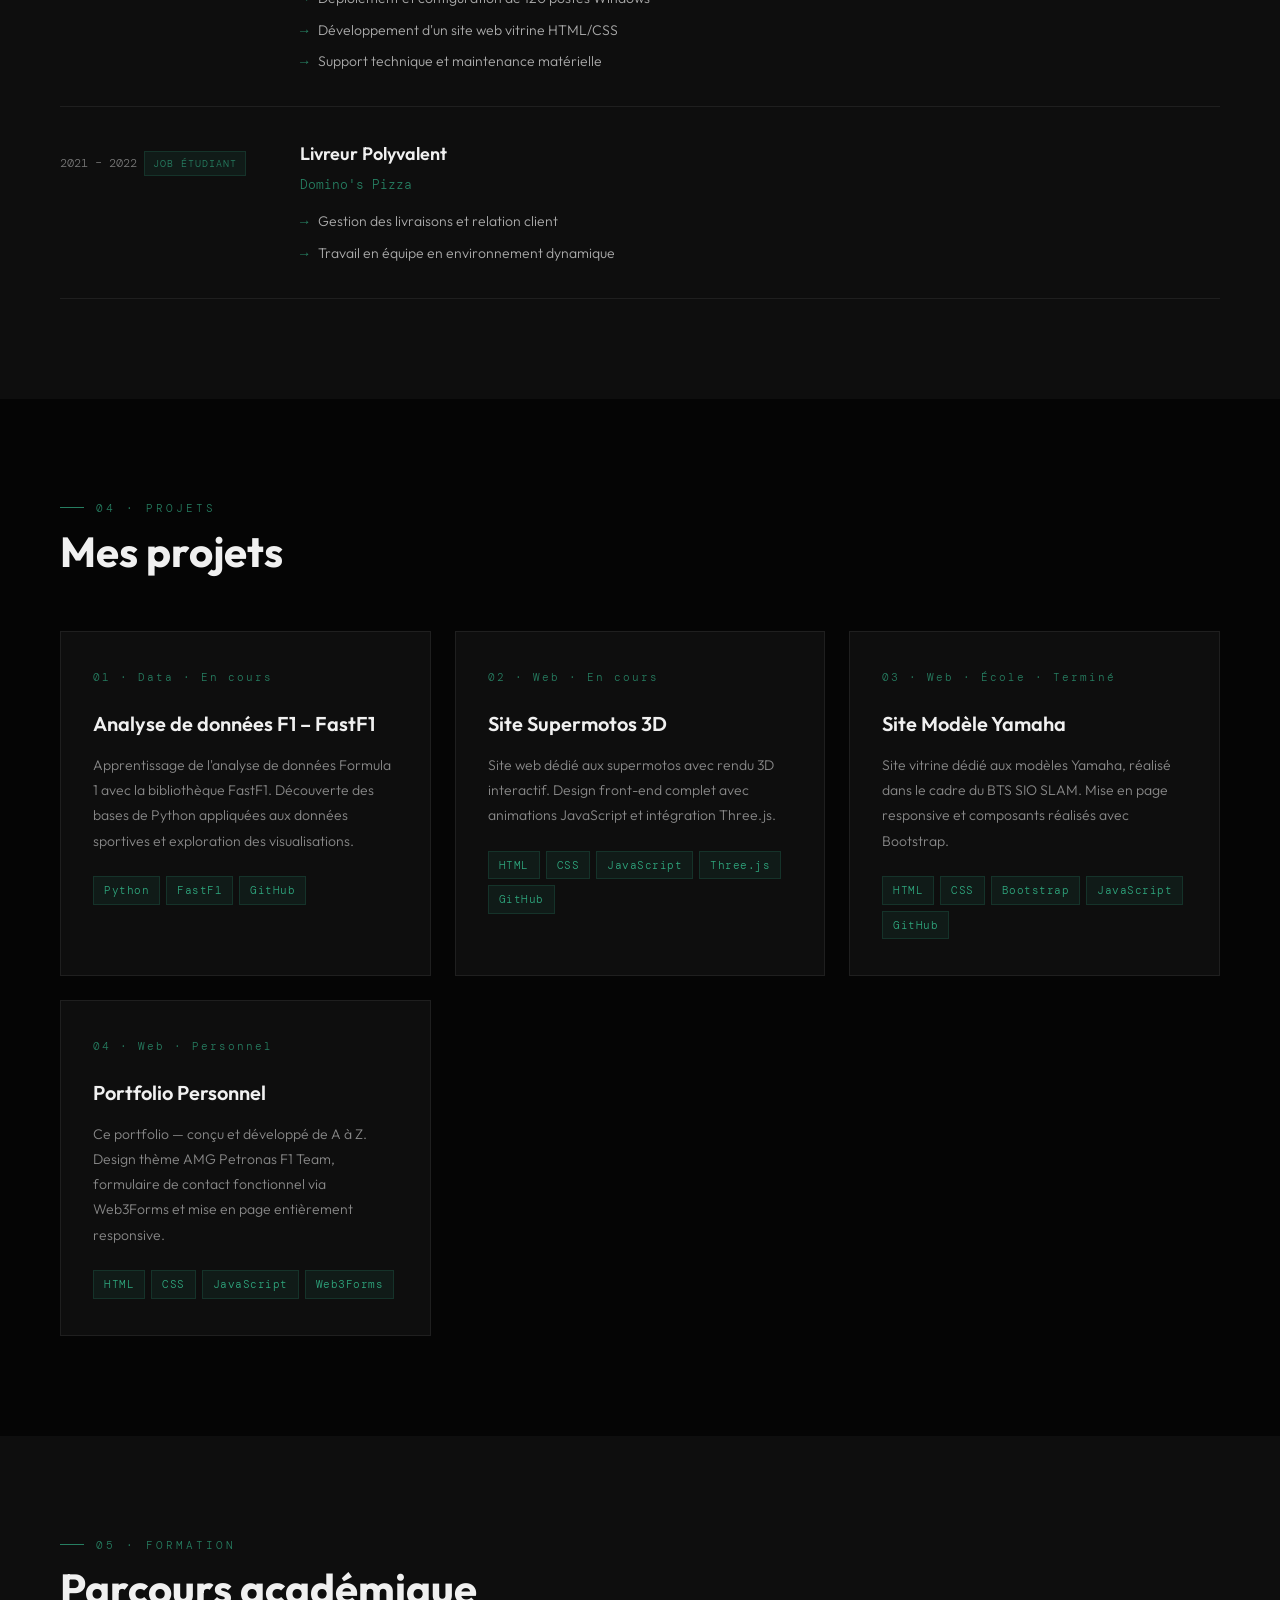
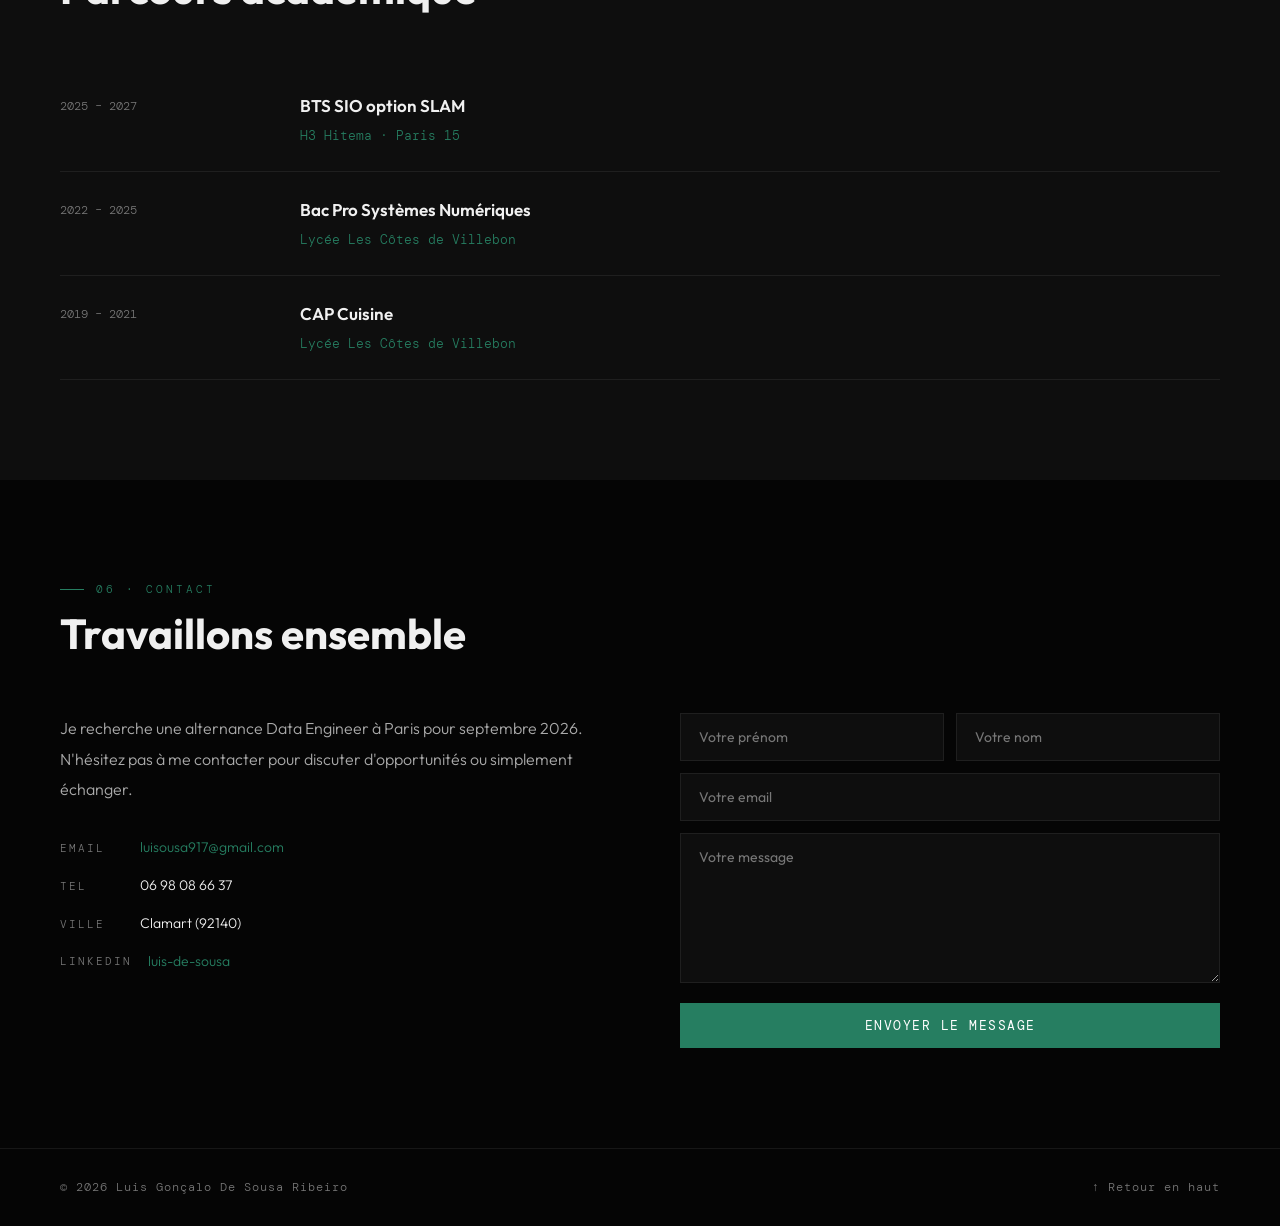
==== commit e42b1c7f: "Ajout dossier img" ====
--- a/index.html
+++ b/index.html
@@ -14,7 +14,7 @@
 
   
   <nav>
-    <a href="Portfolio.html">
+    <a href="index.html">
       <img src="img/LGD Logo (1).png" class="logo" alt="Logo LGD">
     </a>
     <ul class="nav-links">
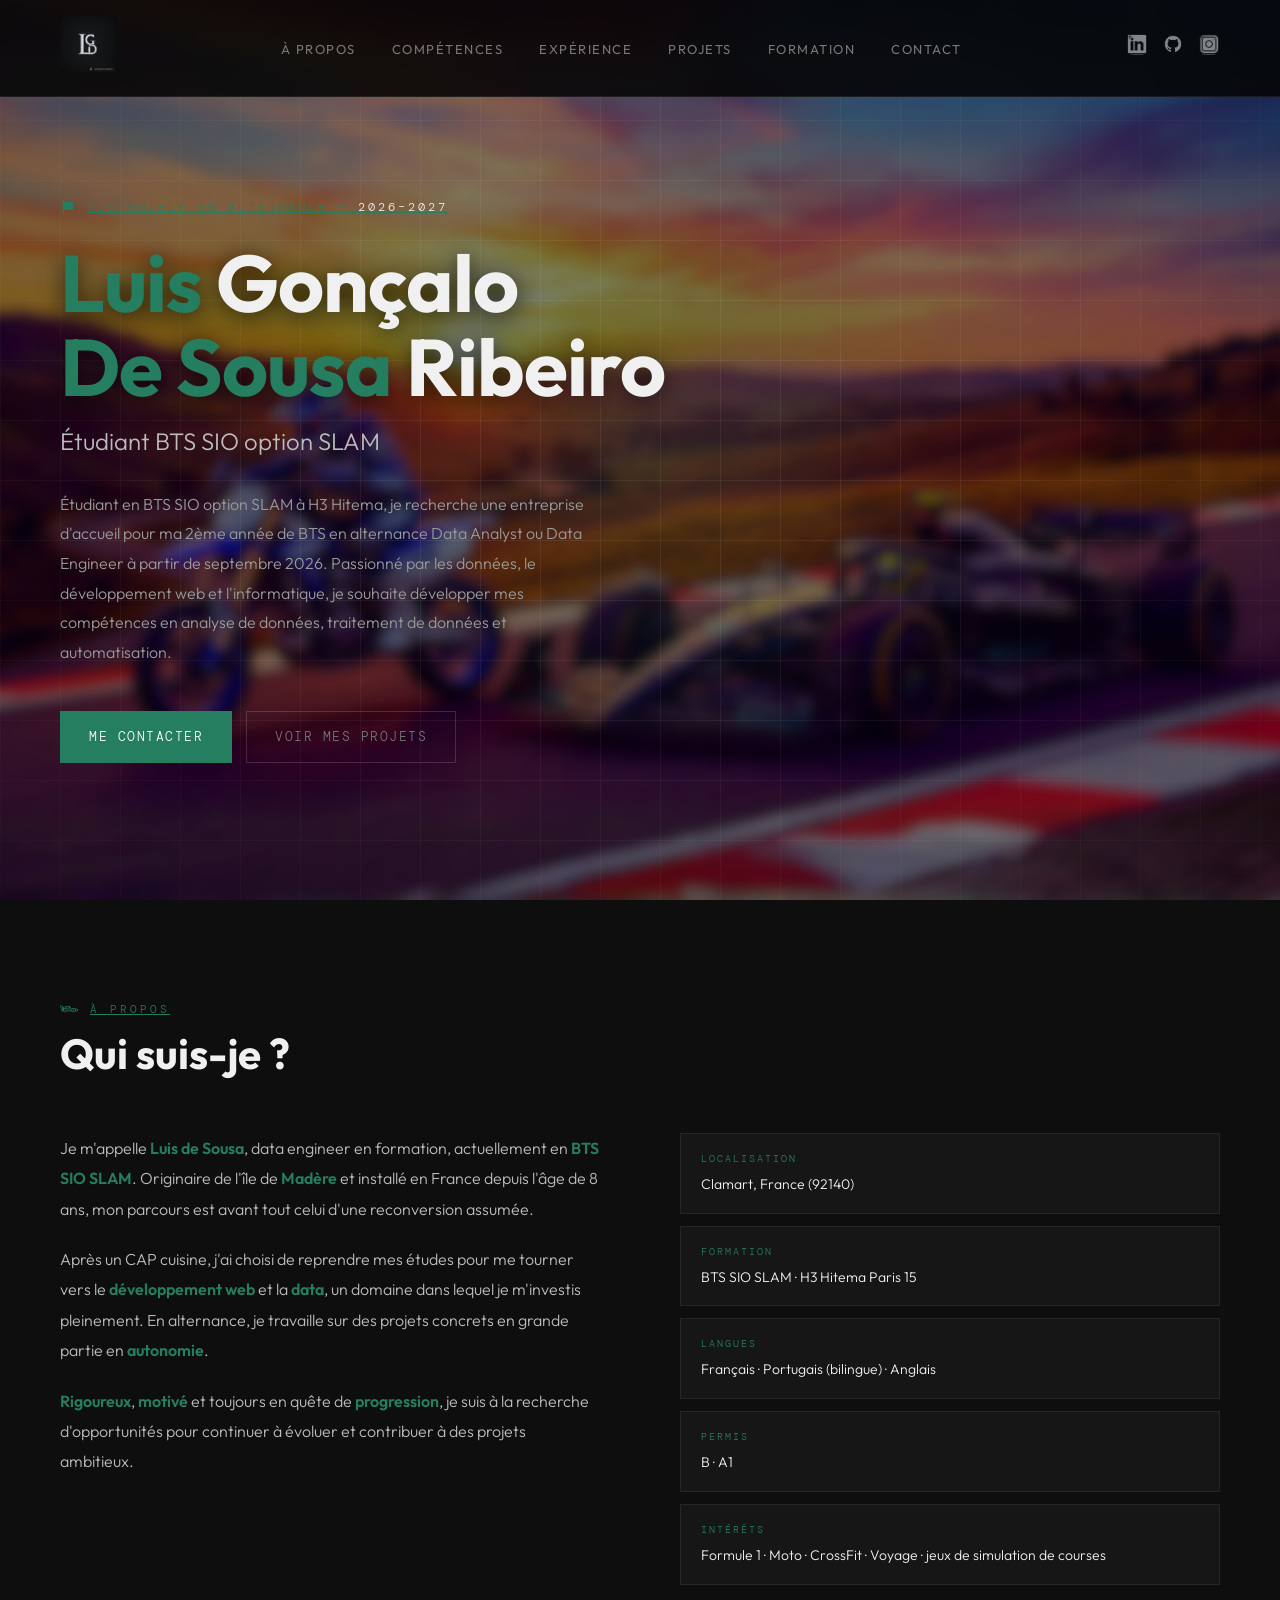
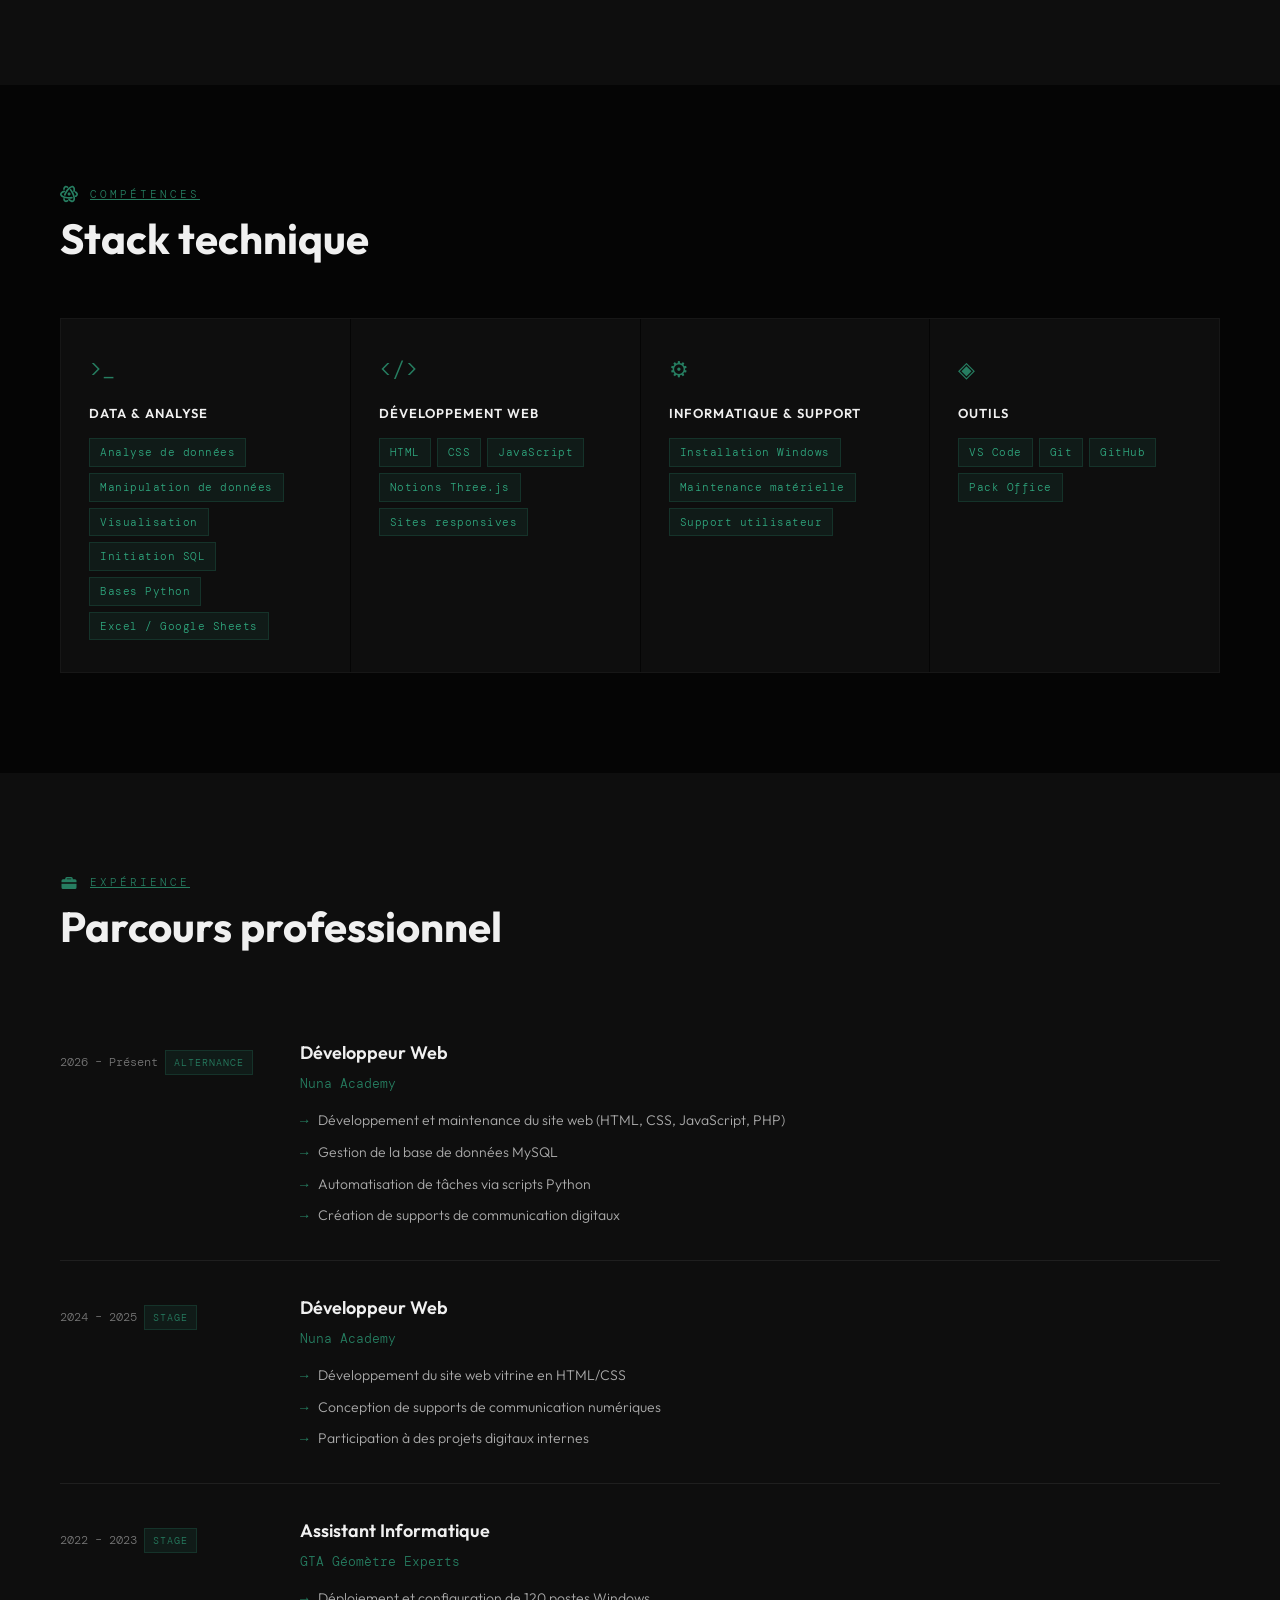
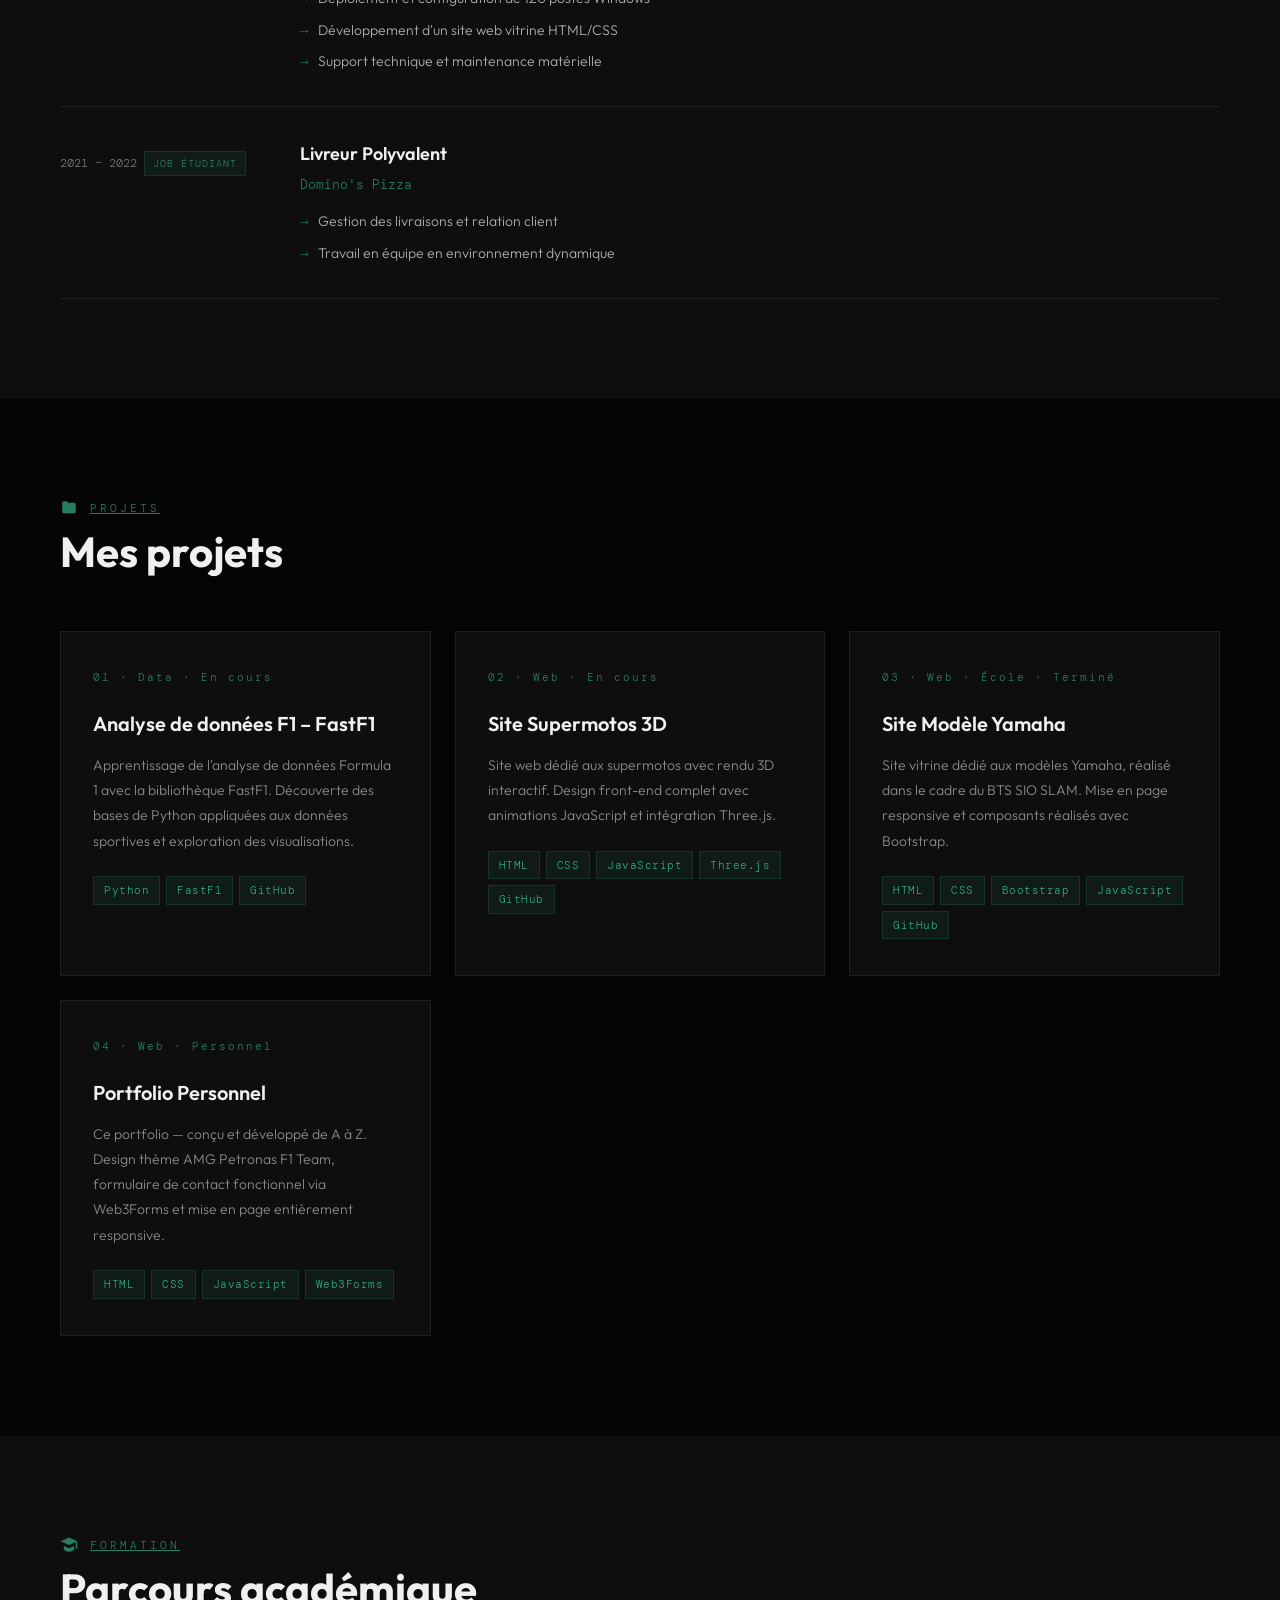
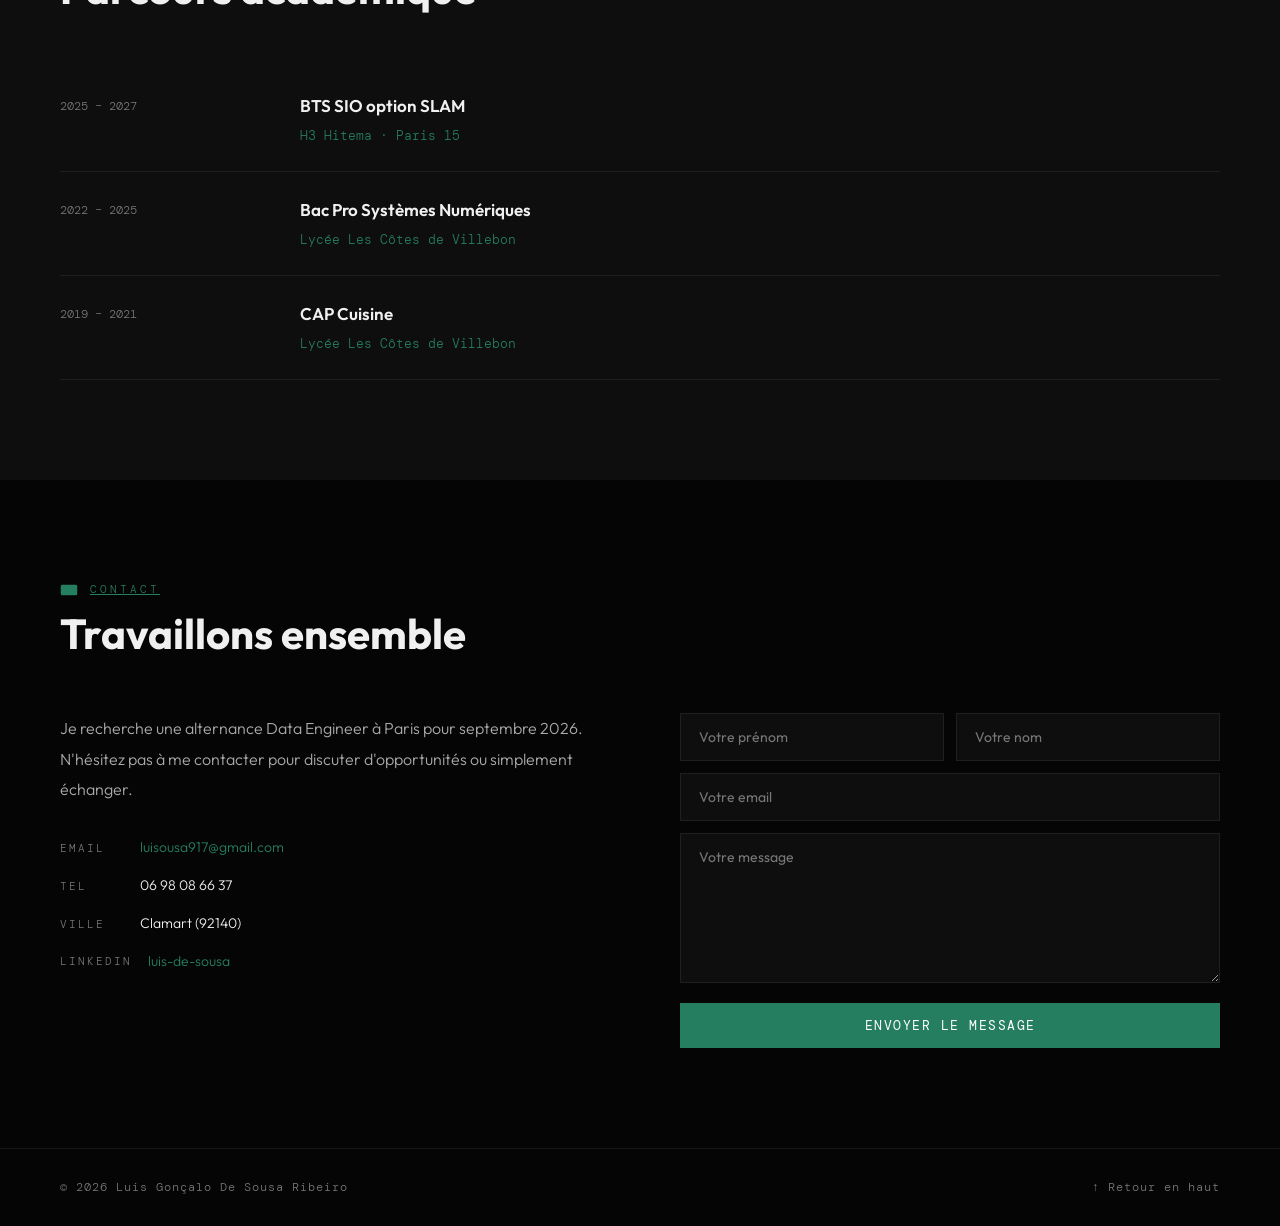
==== commit 430f1459: "Mise à jour du portfolio" ====
--- a/index.html
+++ b/index.html
@@ -22,6 +22,7 @@
       <li><a href="#skills">Compétences</a></li>
       <li><a href="#experience">Expérience</a></li>
       <li><a href="#projets">Projets</a></li>
+      <li><a href="#formation">Formation</a></li>
       <li><a href="#contact">Contact</a></li>
     </ul>
     <div class="nav-socials">
@@ -42,12 +43,11 @@
     <div class="hero-grid"></div>
     <div class="hero-glow"></div>
     <div class="hero-content">
-      <div class="hero-tag">Disponible en alternance · 2026–2027</div>
-      <h1 class="hero-name">Luis Gonçalo<br><span>De Sousa</span> Ribeiro</h1>
-      <p class="hero-title">Alternant Data Engineer</p>
+      <div class="hero-tag"><u>Disponible en alternance - <span>2026–2027</span></u></div>
+      <h1 class="hero-name"><span>Luis </span>Gonçalo<br><span>De Sousa</span> Ribeiro</h1>
+      <p class="hero-title">Étudiant BTS SIO option SLAM </p>
       <p class="hero-desc">
-        Étudiant en BTS SIO SLAM, passionné par la donnée et l'informatique.
-        J'analyse des données de Formule 1 avec FastF1 et développe des interfaces web modernes.
+        Étudiant en BTS SIO option SLAM à H3 Hitema, je recherche une entreprise d'accueil pour ma 2ème année de BTS en alternance Data Analyst ou Data Engineer à partir de septembre 2026. Passionné par les données, le développement web et l'informatique, je souhaite développer mes compétences en analyse de données, traitement de données et automatisation.
       </p>
       <div class="hero-cta">
         <a href="#contact" class="btn btn-primary">Me contacter</a>
@@ -57,11 +57,11 @@
   </header>
 
   <section id="about">
-    <div class="section-tag">01 · À propos</div>
+    <div class="section-tag"><u>À propos</u></div>
     <h2 class="section-title">Qui suis-je ?</h2>
     <div class="about-grid">
       <div class="about-text">
-        <p>Je m'appelle <strong>Luis de Sousa</strong>,data engineer en formation, actuellement en <strong>BTS SIO SLAM</strong> en alternance. Originaire de l'île de <strong>Madère</strong> et installé en France depuis l'âge de 8 ans, mon parcours est avant tout celui d'une reconversion assumée.</p>
+        <p>Je m'appelle <strong>Luis de Sousa</strong>, data engineer en formation, actuellement en <strong>BTS SIO SLAM</strong>. Originaire de l'île de <strong>Madère</strong> et installé en France depuis l'âge de 8 ans, mon parcours est avant tout celui d'une reconversion assumée.</p>
         <p>Après un CAP cuisine, j'ai choisi de reprendre mes études pour me tourner vers le <strong>développement web</strong> et la <strong>data</strong>, un domaine dans lequel je m'investis pleinement. En alternance, je travaille sur des projets concrets en grande partie en <strong>autonomie</strong>.</p>
         <p><strong>Rigoureux</strong>, <strong>motivé</strong> et toujours en quête de <strong>progression</strong>, je suis à la recherche d'opportunités pour continuer à évoluer et contribuer à des projets ambitieux.</p>
       </div>
@@ -91,7 +91,7 @@
   </section>
 
   <section id="skills">
-    <div class="section-tag">02 · Compétences</div>
+    <div class="section-tag"><u>Compétences</u></div>
     <h2 class="section-title">Stack technique</h2>
     <div class="skills-grid">
       <div class="skill-card">
@@ -141,7 +141,7 @@
 
   
   <section id="experience">
-    <div class="section-tag">03 · Expérience</div>
+    <div class="section-tag"><u>Expérience</u></div>
     <h2 class="section-title">Parcours professionnel</h2>
     <div class="exp-list">
 
@@ -214,7 +214,7 @@
 
   
   <section id="projets">
-    <div class="section-tag">04 · Projets</div>
+    <div class="section-tag"><u>Projets</u></div>
     <h2 class="section-title">Mes projets</h2>
     <div class="projects-grid">
       <div class="project-card">
@@ -275,7 +275,7 @@
 
   
   <section id="formation">
-    <div class="section-tag">05 · Formation</div>
+    <div class="section-tag"><u>Formation</u></div>
     <h2 class="section-title">Parcours académique</h2>
     <div class="edu-list">
       <div class="edu-item">
@@ -304,7 +304,7 @@
 
   
   <section id="contact">
-    <div class="section-tag">06 · Contact</div>
+    <div class="section-tag"><u>Contact</u></div>
     <h2 class="section-title">Travaillons ensemble</h2>
     <div class="contact-grid">
       <div>
@@ -324,7 +324,7 @@
           </div>
           <div class="contact-row">
             <span class="contact-key">LinkedIn</span>
-            <span class="contact-val"><a href="https://www.linkedin.com/in/luis-de-sousa-04853b369/" target="_blank">luis-de-sousa</a></span>
+            <span class="contact-val"><a href="https://www.linkedin.com/in/luis-gon%C3%A7alo-de-sousa-ribeiro-04853b369/" target="_blank">luis-de-sousa</a></span>
           </div>
         </div>
       </div>
--- a/style.css
+++ b/style.css
@@ -23,9 +23,10 @@
   font-weight: 300;
   line-height: 1.7;
   overflow-x: hidden;
-}
-
-::-webkit-scrollbar { width: 4px; }
+  
+}
+
+::-webkit-scrollbar { width: 9px; }
 ::-webkit-scrollbar-track { background: var(--bg); }
 ::-webkit-scrollbar-thumb { background: var(--green); border-radius: 2px; }
 
@@ -123,11 +124,21 @@
   align-items: center;
   gap: 12px;
 }
+.hero-tag span{
+  color: #f0f0f0;
+
+}
 .hero-tag::before {
-  content: '';
+   content: '';
   display: block;
-  width: 32px; height: 1px;
-  background: var(--green);
+  width: 16px; height: 16px;
+  background-color: var(--green);
+  -webkit-mask-image: url("data:image/svg+xml,%3Csvg%20xmlns%3D%27http%3A%2F%2Fwww.w3.org%2F2000%2Fsvg%27%20viewBox%3D%270%200%2024%2024%27%3E%3Cpath%20d%3D%27M4%202h2v20H4V2zm2%202h14v12H6V4zm4%202v3h-2V6h2zm4%200v3h-2V6h2zm4%200v3h-2V6h2zm-8%203v3h-2V9h2zm4%200v3h-2V9h2zm4%200v3h-2V9h2z%27%2F%3E%3C%2Fsvg%3E");
+  mask-image: url("data:image/svg+xml,%3Csvg%20xmlns%3D%27http%3A%2F%2Fwww.w3.org%2F2000%2Fsvg%27%20viewBox%3D%270%200%2024%2024%27%3E%3Cpath%20d%3D%27M4%202h2v20H4V2zm2%202h14v12H6V4zm4%202v3h-2V6h2zm4%200v3h-2V6h2zm4%200v3h-2V6h2zm-8%203v3h-2V9h2zm4%200v3h-2V9h2zm4%200v3h-2V9h2z%27%2F%3E%3C%2Fsvg%3E");
+  -webkit-mask-size: contain;
+  mask-size: contain;
+  -webkit-mask-repeat: no-repeat;
+  mask-repeat: no-repeat;
 }
 
 .hero-name {
@@ -138,7 +149,9 @@
   margin-bottom: 12px;
   text-shadow: 0 4px 24px rgba(0,0,0,0.8);
 }
-.hero-name span { color: var(--green); }
+.hero-name span {
+   color: var(--green); 
+  }
 
 .hero-title {
   font-size: clamp(17px, 2.5vw, 24px);
@@ -198,11 +211,27 @@
   gap: 12px;
 }
 .section-tag::before {
-  content: '';
+   content: '';
   display: block;
-  width: 24px; height: 1px;
-  background: var(--green);
-}
+  width: 18px; height: 18px;
+  background-color: var(--green);
+  -webkit-mask-image: var(--icon);
+  mask-image: var(--icon);
+  -webkit-mask-size: contain;
+  mask-size: contain;
+  -webkit-mask-repeat: no-repeat;
+  mask-repeat: no-repeat;
+  -webkit-mask-position: center;
+  mask-position: center;
+}
+
+#about .section-tag      { --icon: url("img/formula-1-car-facing-right-svgrepo-com.svg"); }
+#skills .section-tag      { --icon: url("img/react-16-svgrepo-com.svg"); }
+#experience .section-tag  { --icon: url("data:image/svg+xml,%3Csvg%20xmlns%3D%27http%3A%2F%2Fwww.w3.org%2F2000%2Fsvg%27%20viewBox%3D%270%200%2024%2024%27%3E%3Cpath%20d%3D%27M9%204a2%202%200%2000-2%202v1H4a2%202%200%2000-2%202v9a2%202%200%20002%202h16a2%202%200%20002-2V9a2%202%200%2000-2-2h-3V6a2%202%200%2000-2-2H9zm0%202h6v1H9V6zM2%2011h20v2H2v-2z%27%2F%3E%3C%2Fsvg%3E"); }
+#projets .section-tag     { --icon: url("data:image/svg+xml,%3Csvg%20xmlns%3D%27http%3A%2F%2Fwww.w3.org%2F2000%2Fsvg%27%20viewBox%3D%270%200%2024%2024%27%3E%3Cpath%20d%3D%27M3%205a2%202%200%20012-2h4l2%202h8a2%202%200%20012%202v10a2%202%200%2001-2%202H5a2%202%200%2001-2-2V5z%27%2F%3E%3C%2Fsvg%3E"); }
+#formation .section-tag   { --icon: url("data:image/svg+xml,%3Csvg%20xmlns%3D%27http%3A%2F%2Fwww.w3.org%2F2000%2Fsvg%27%20viewBox%3D%270%200%2024%2024%27%3E%3Cpath%20d%3D%27M12%202L1%207l11%205%209-4.1V17h2V7L12%202zM5%2013.2V17c0%202%203%204%207%204s7-2%207-4v-3.8l-7%203.2-7-3.2z%27%2F%3E%3C%2Fsvg%3E"); }
+#contact .section-tag     { --icon: url("data:image/svg+xml,%3Csvg%20xmlns%3D%27http%3A%2F%2Fwww.w3.org%2F2000%2Fsvg%27%20viewBox%3D%270%200%2024%2024%27%3E%3Cpath%20d%3D%27M3%205a2%202%200%2000-2%202v10a2%202%200%20002%202h18a2%202%200%20002-2V7a2%202%200%2000-2-2H3zm0%202.2L12%2013l9-5.8V7l-9%206-9-6v.2z%27%2F%3E%3C%2Fsvg%3E"); }
+
 
 .section-title {
   font-size: clamp(26px, 4vw, 42px);
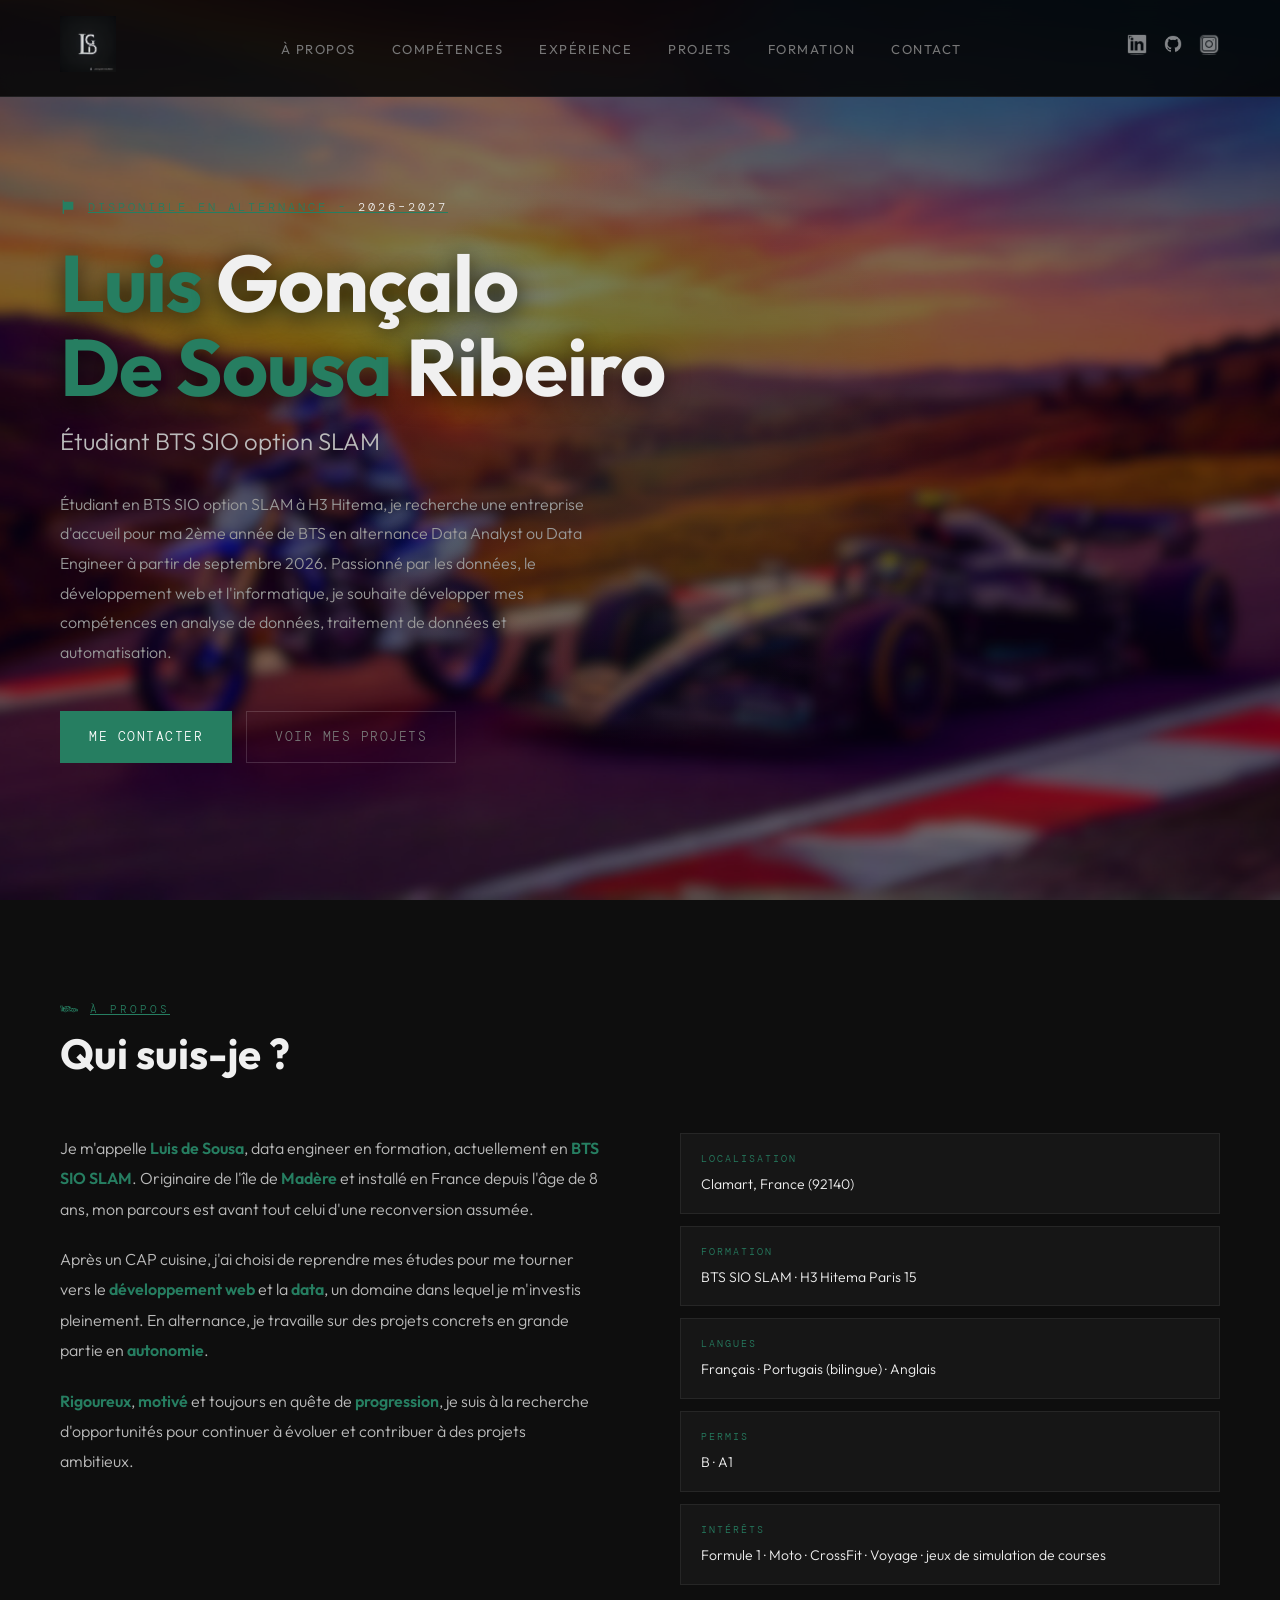
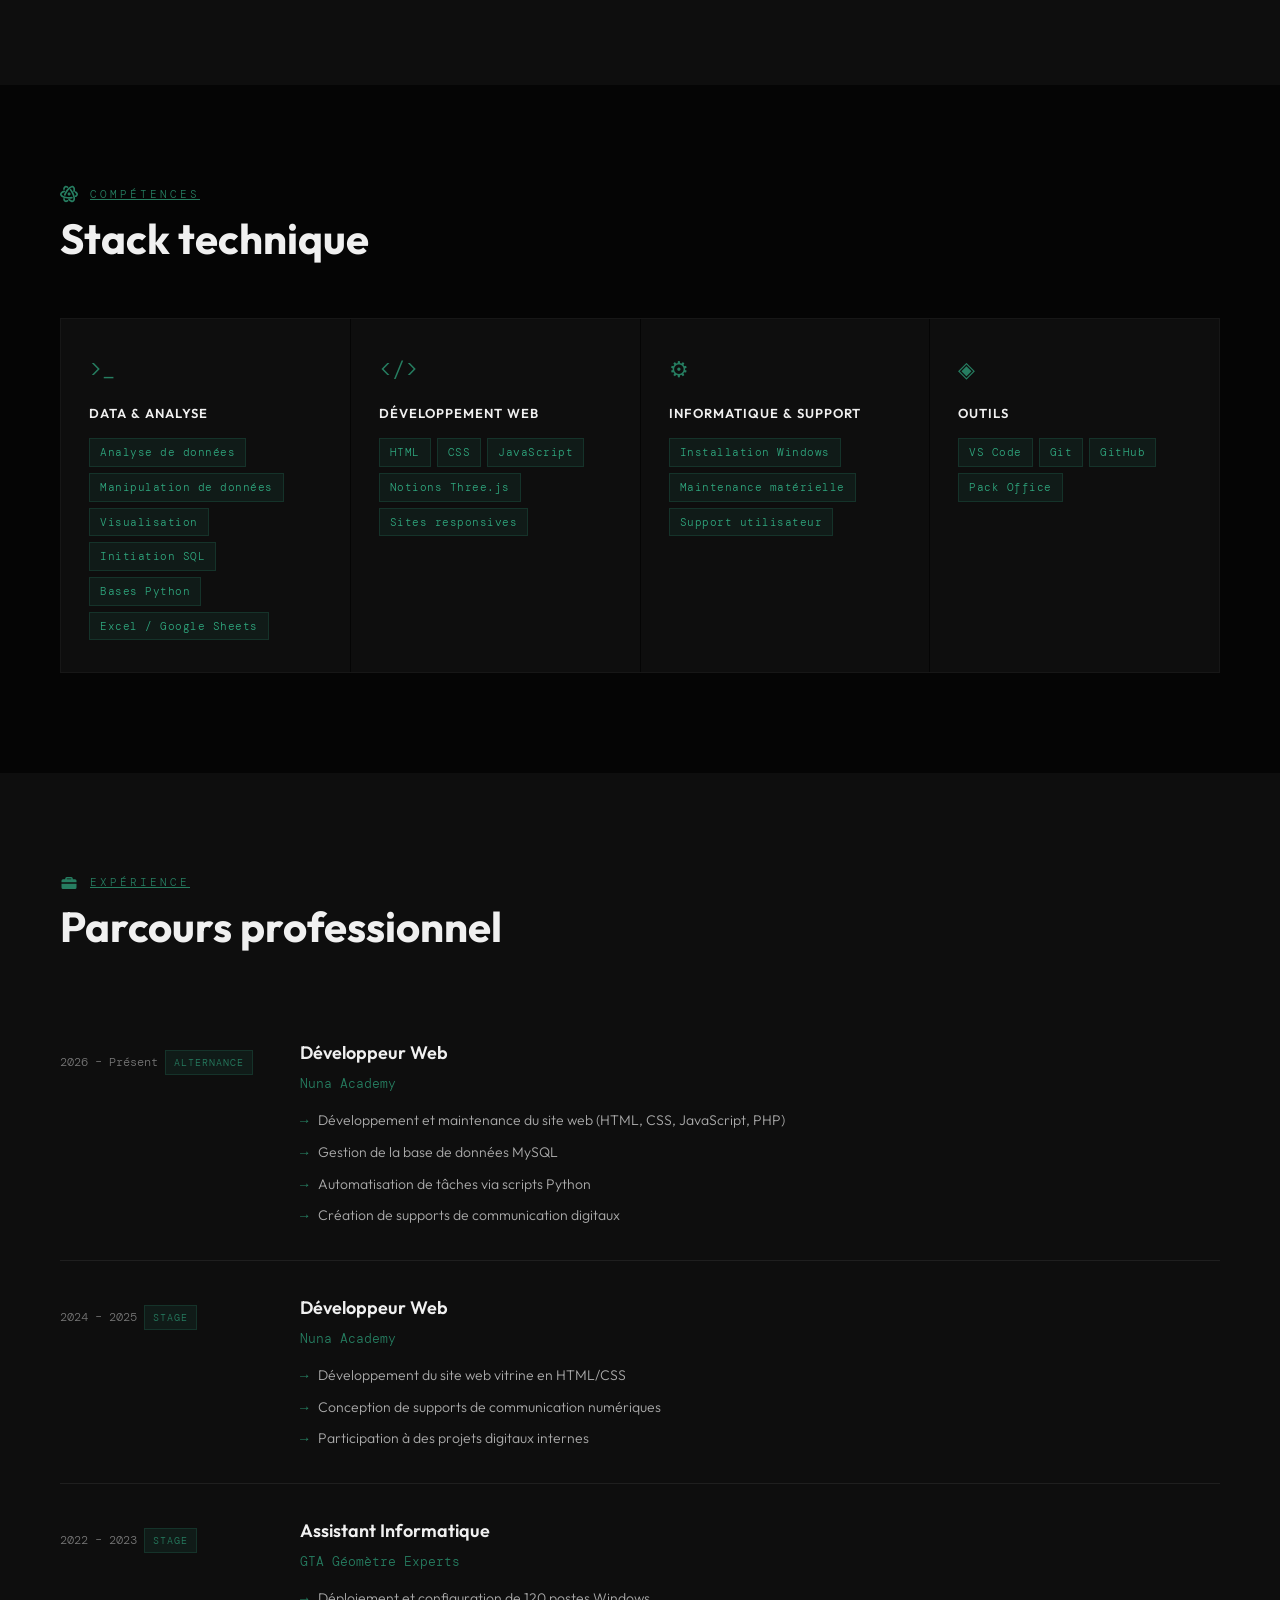
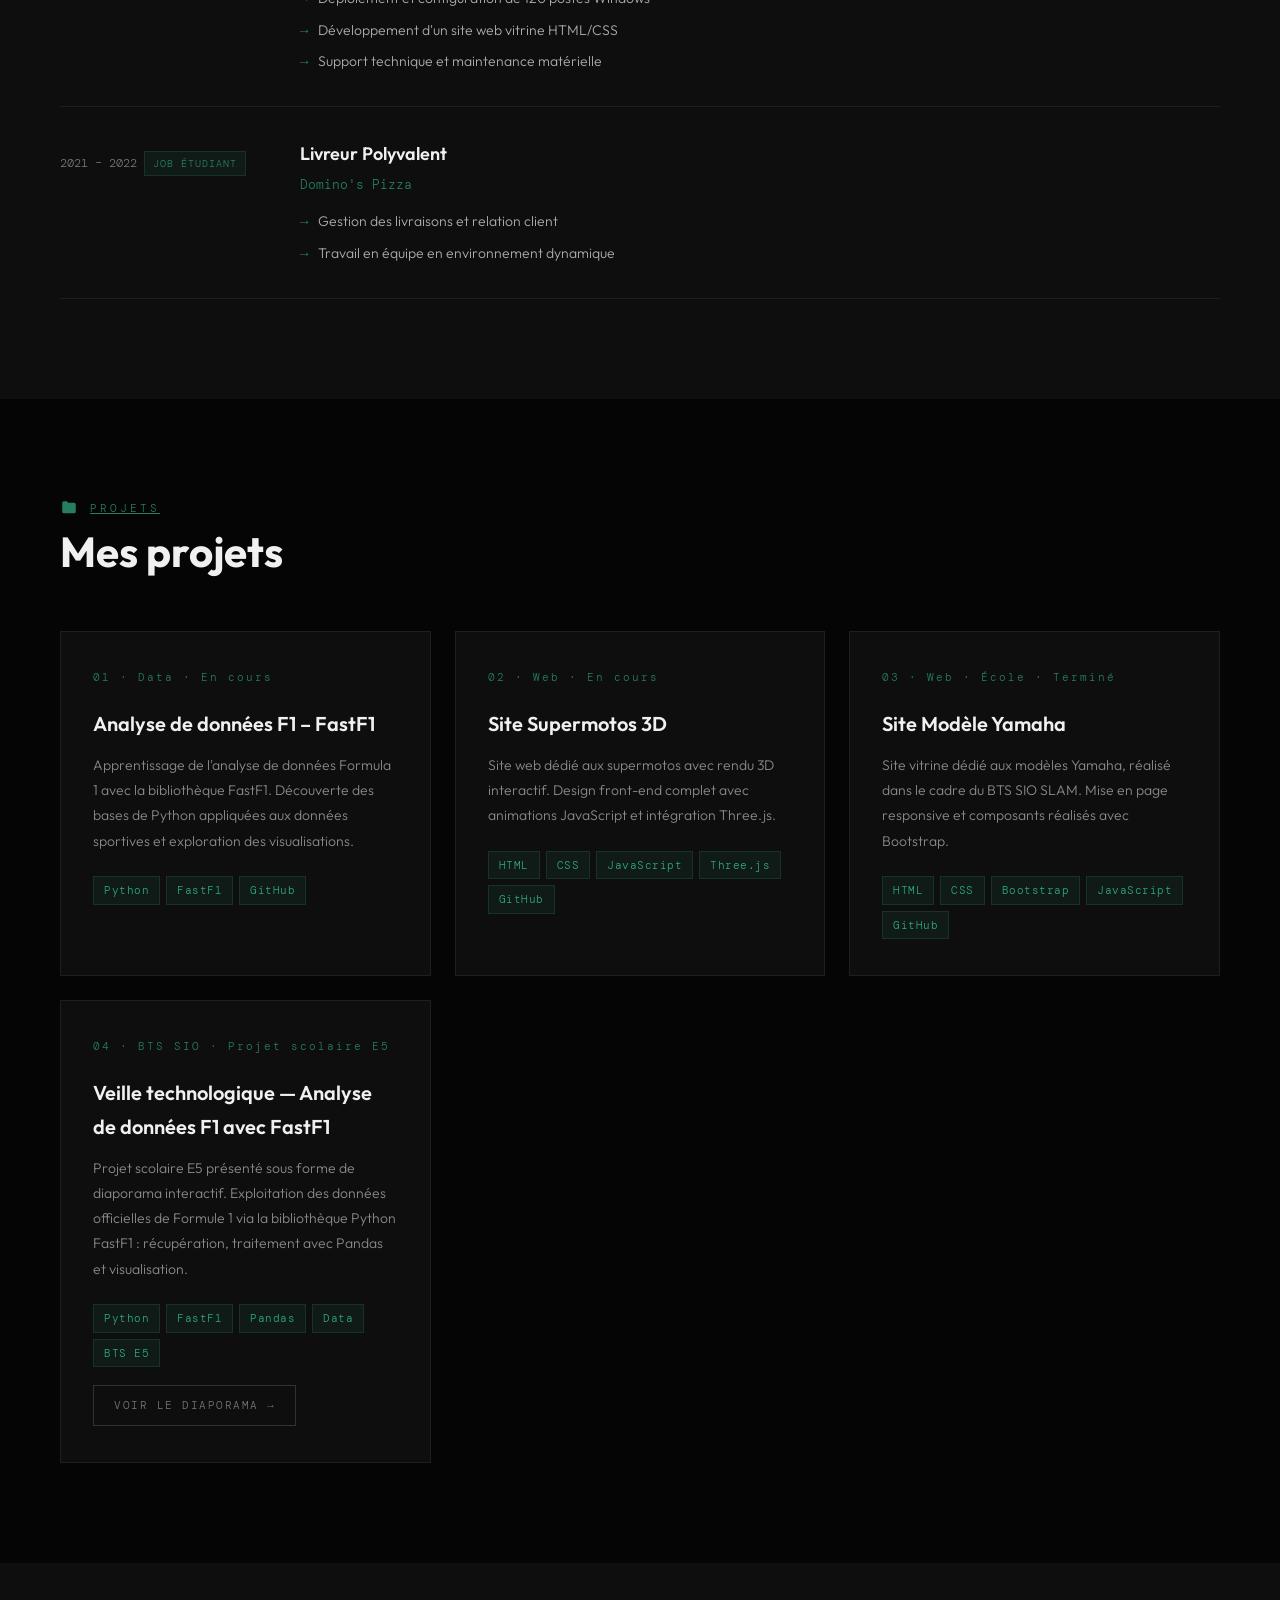
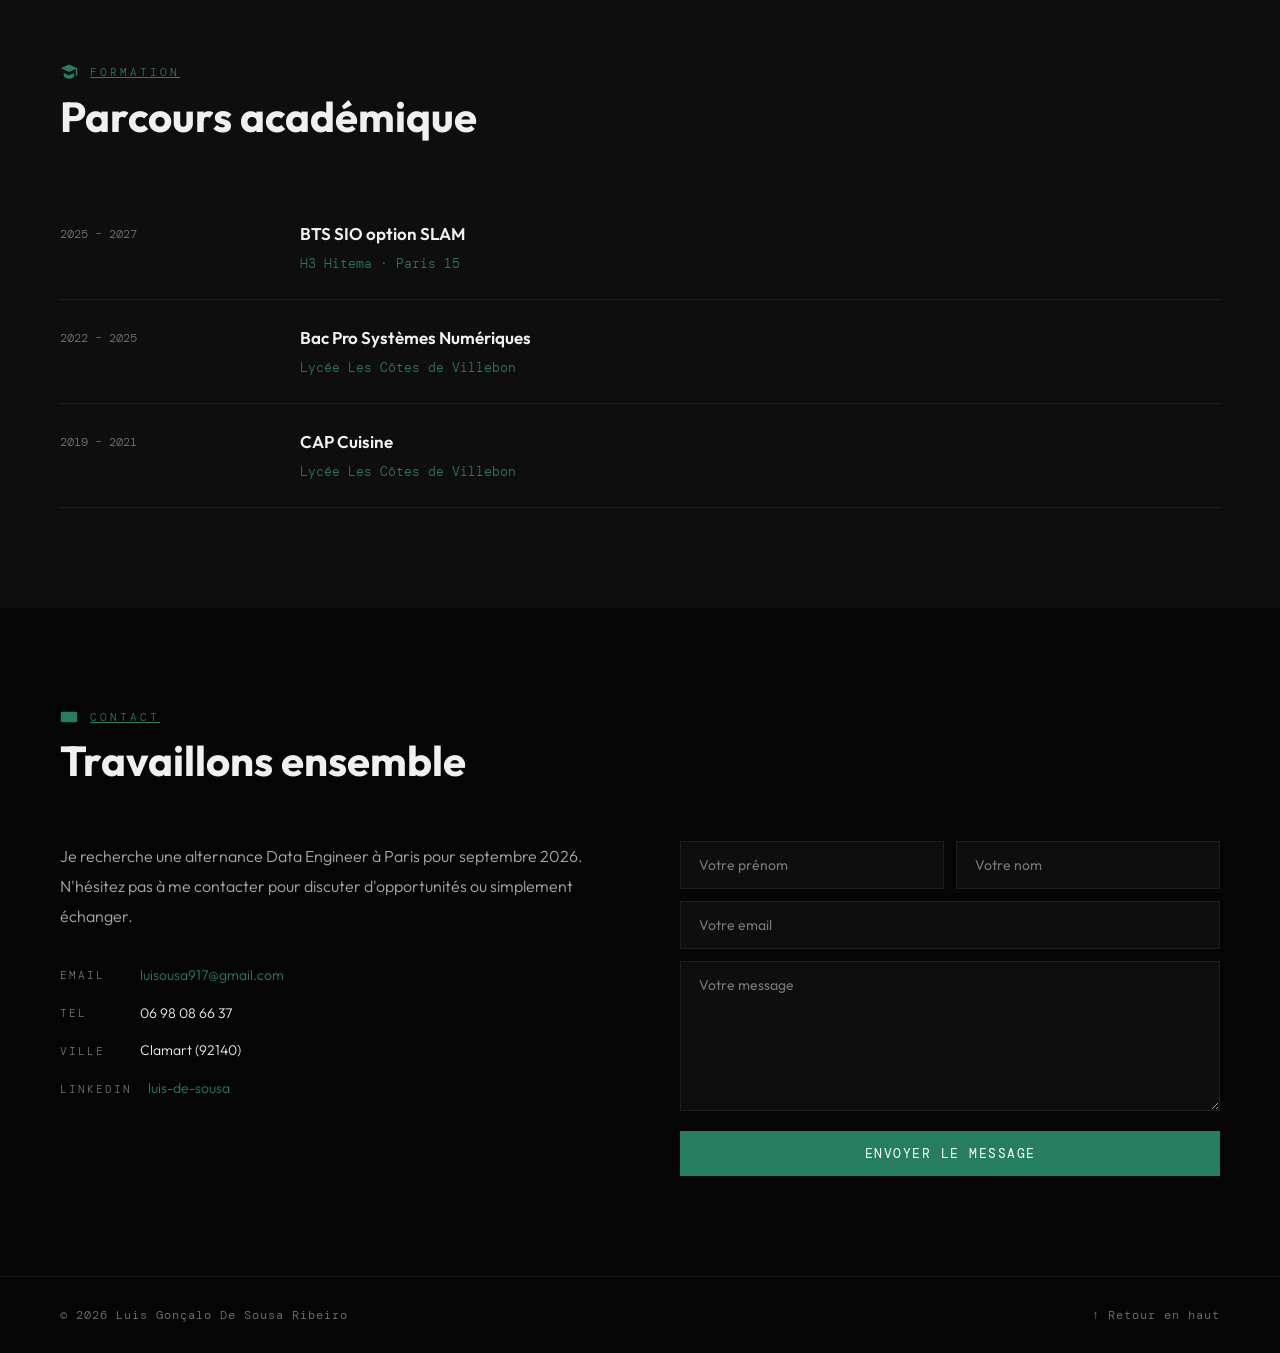
==== commit 6d527d83: "Update projet-f1 slides" ====
--- a/index.html
+++ b/index.html
@@ -40,7 +40,7 @@
 
   
   <header id="hero">
-    <div class="hero-grid"></div>
+    <!-- hero-grid supprimé -->
     <div class="hero-glow"></div>
     <div class="hero-content">
       <div class="hero-tag"><u>Disponible en alternance - <span>2026–2027</span></u></div>
@@ -256,18 +256,22 @@
         </div>
       </div>
       <div class="project-card">
-        <div class="project-number">04 · Web · Personnel</div>
-        <h3 class="project-title">Portfolio Personnel</h3>
+        <div class="project-number">04 · BTS SIO · Projet scolaire E5</div>
+        <h3 class="project-title">Veille technologique — Analyse de données F1 avec FastF1</h3>
         <p class="project-desc">
-          Ce portfolio — conçu et développé de A à Z. Design thème
-          AMG Petronas F1 Team, formulaire de contact fonctionnel
-          via Web3Forms et mise en page entièrement responsive.
+          Projet scolaire E5 présenté sous forme de diaporama interactif.
+          Exploitation des données officielles de Formule 1 via la bibliothèque
+          Python FastF1 : récupération, traitement avec Pandas et visualisation.
         </p>
         <div class="project-stack">
-          <span class="tag">HTML</span>
-          <span class="tag">CSS</span>
-          <span class="tag">JavaScript</span>
-          <span class="tag">Web3Forms</span>
+          <span class="tag">Python</span>
+          <span class="tag">FastF1</span>
+          <span class="tag">Pandas</span>
+          <span class="tag">Data</span>
+          <span class="tag">BTS E5</span>
+        </div>
+        <div style="margin-top: 18px;">
+          <a href="projet-f1.html" class="btn btn-outline" style="font-size:11px; padding: 10px 20px;">Voir le diaporama →</a>
         </div>
       </div>
     </div>
--- a/style.css
+++ b/style.css
@@ -93,15 +93,6 @@
   background-position: center 70%;
 }
 
-.hero-grid {
-  position: absolute;
-  inset: 0;
-  background-image:
-    linear-gradient(var(--border) 1px, transparent 1px),
-    linear-gradient(90deg, var(--border) 1px, transparent 1px);
-  background-size: 60px 60px;
-  mask-image: radial-gradient(ellipse 80% 80% at 50% 50%, black 20%, transparent 100%);
-}
 .hero-glow {
   position: absolute;
   width: 600px; height: 600px;
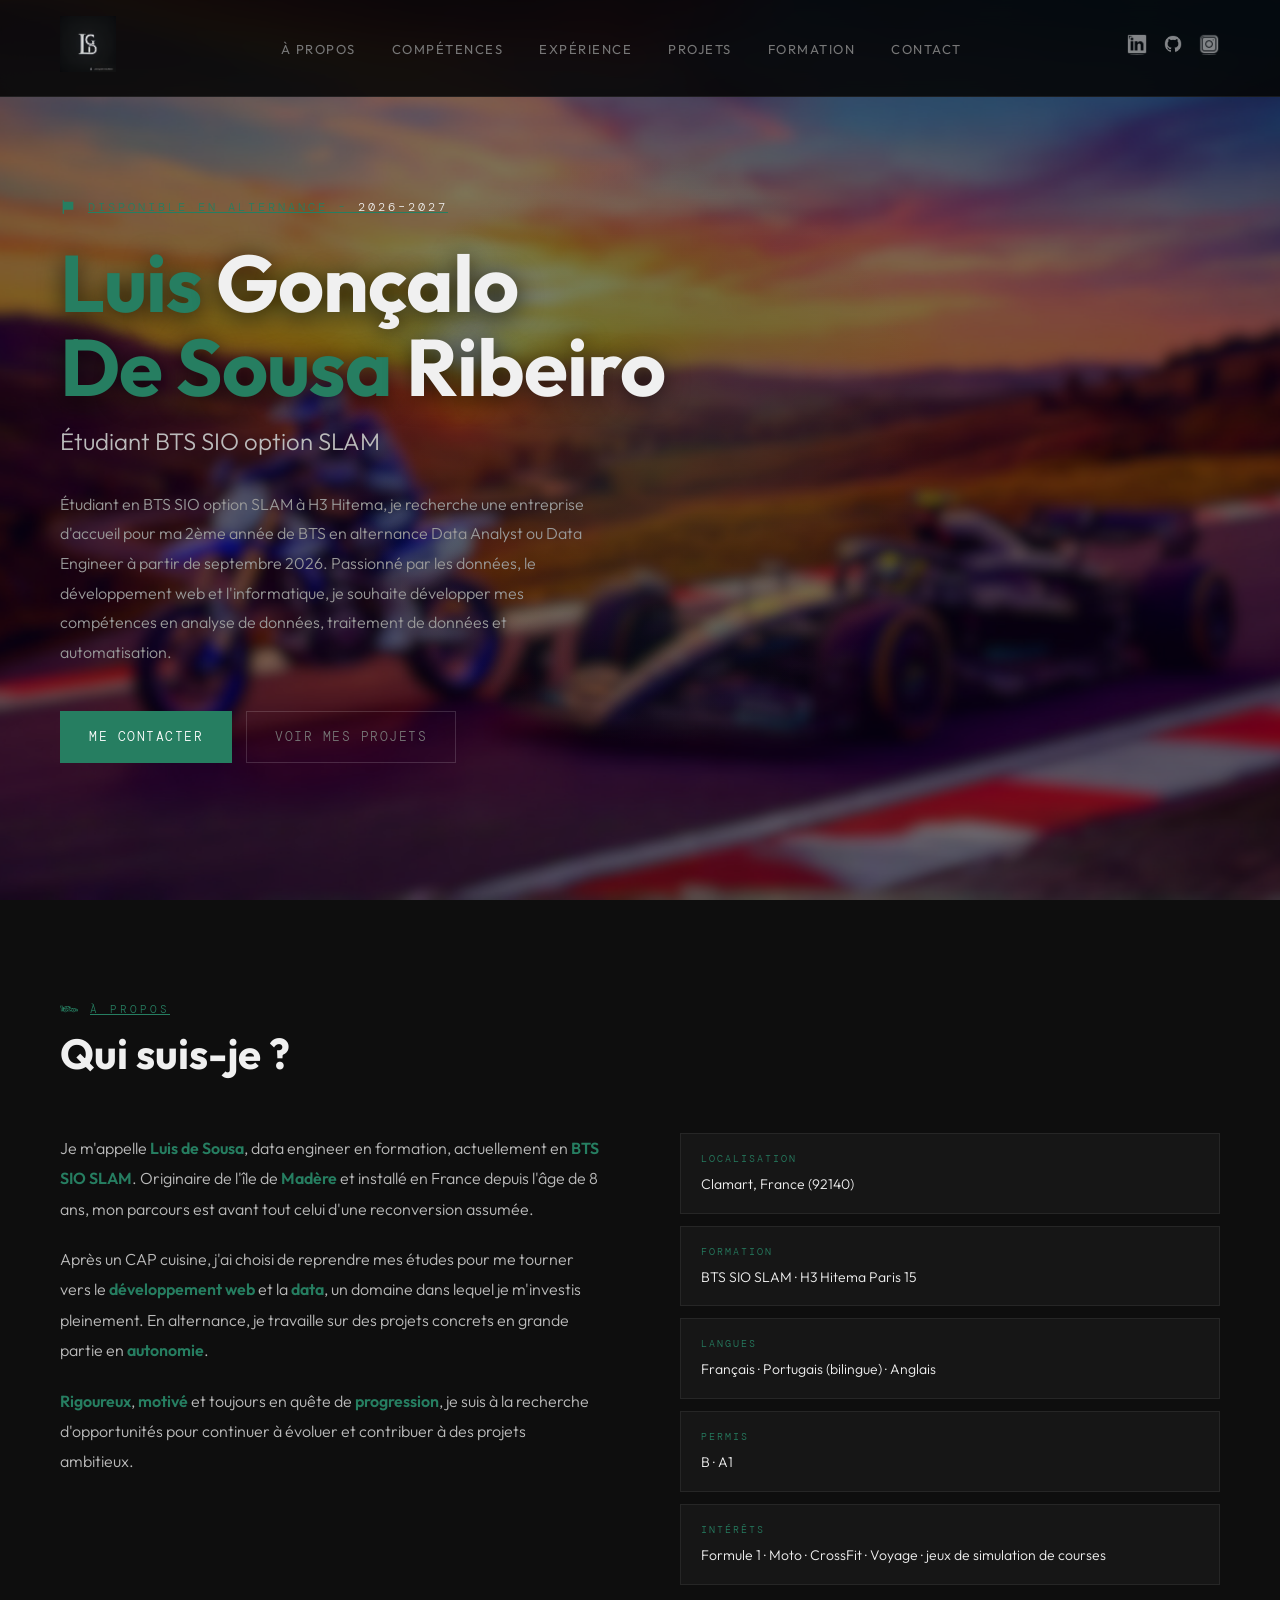
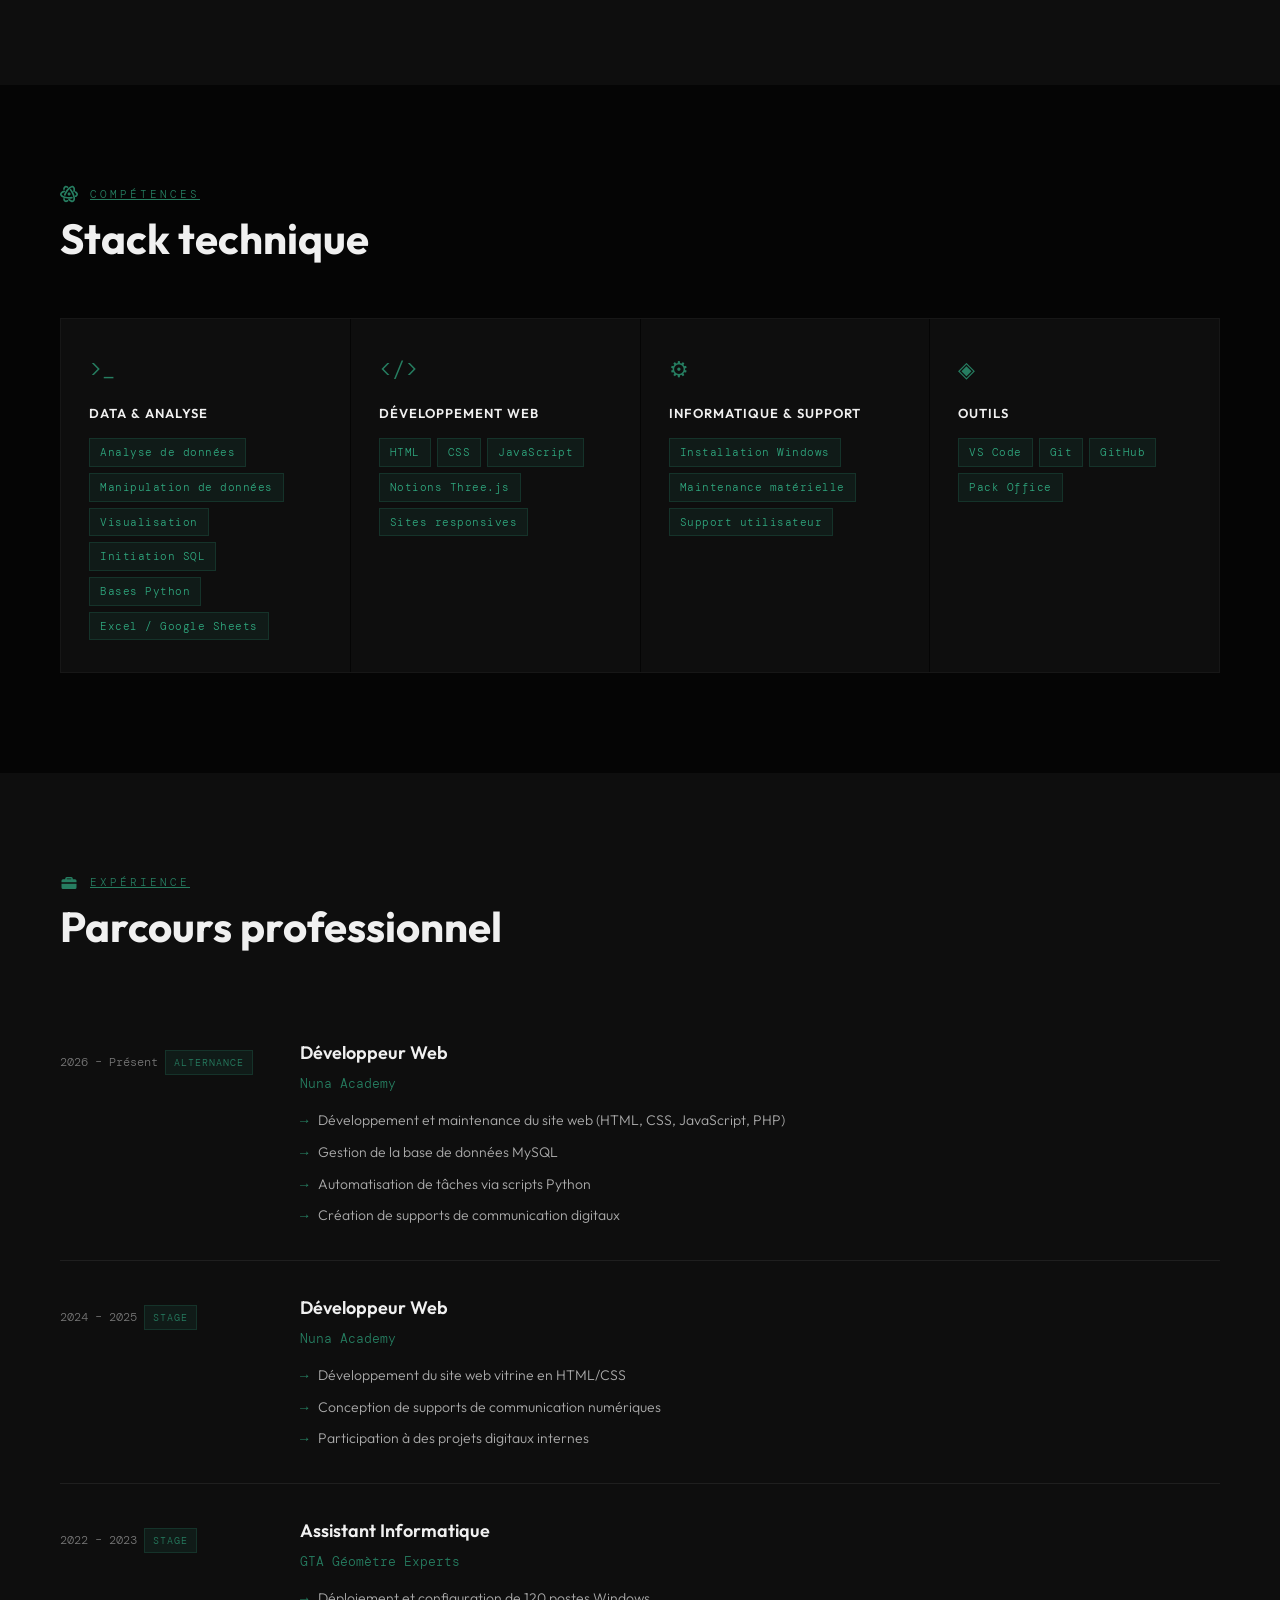
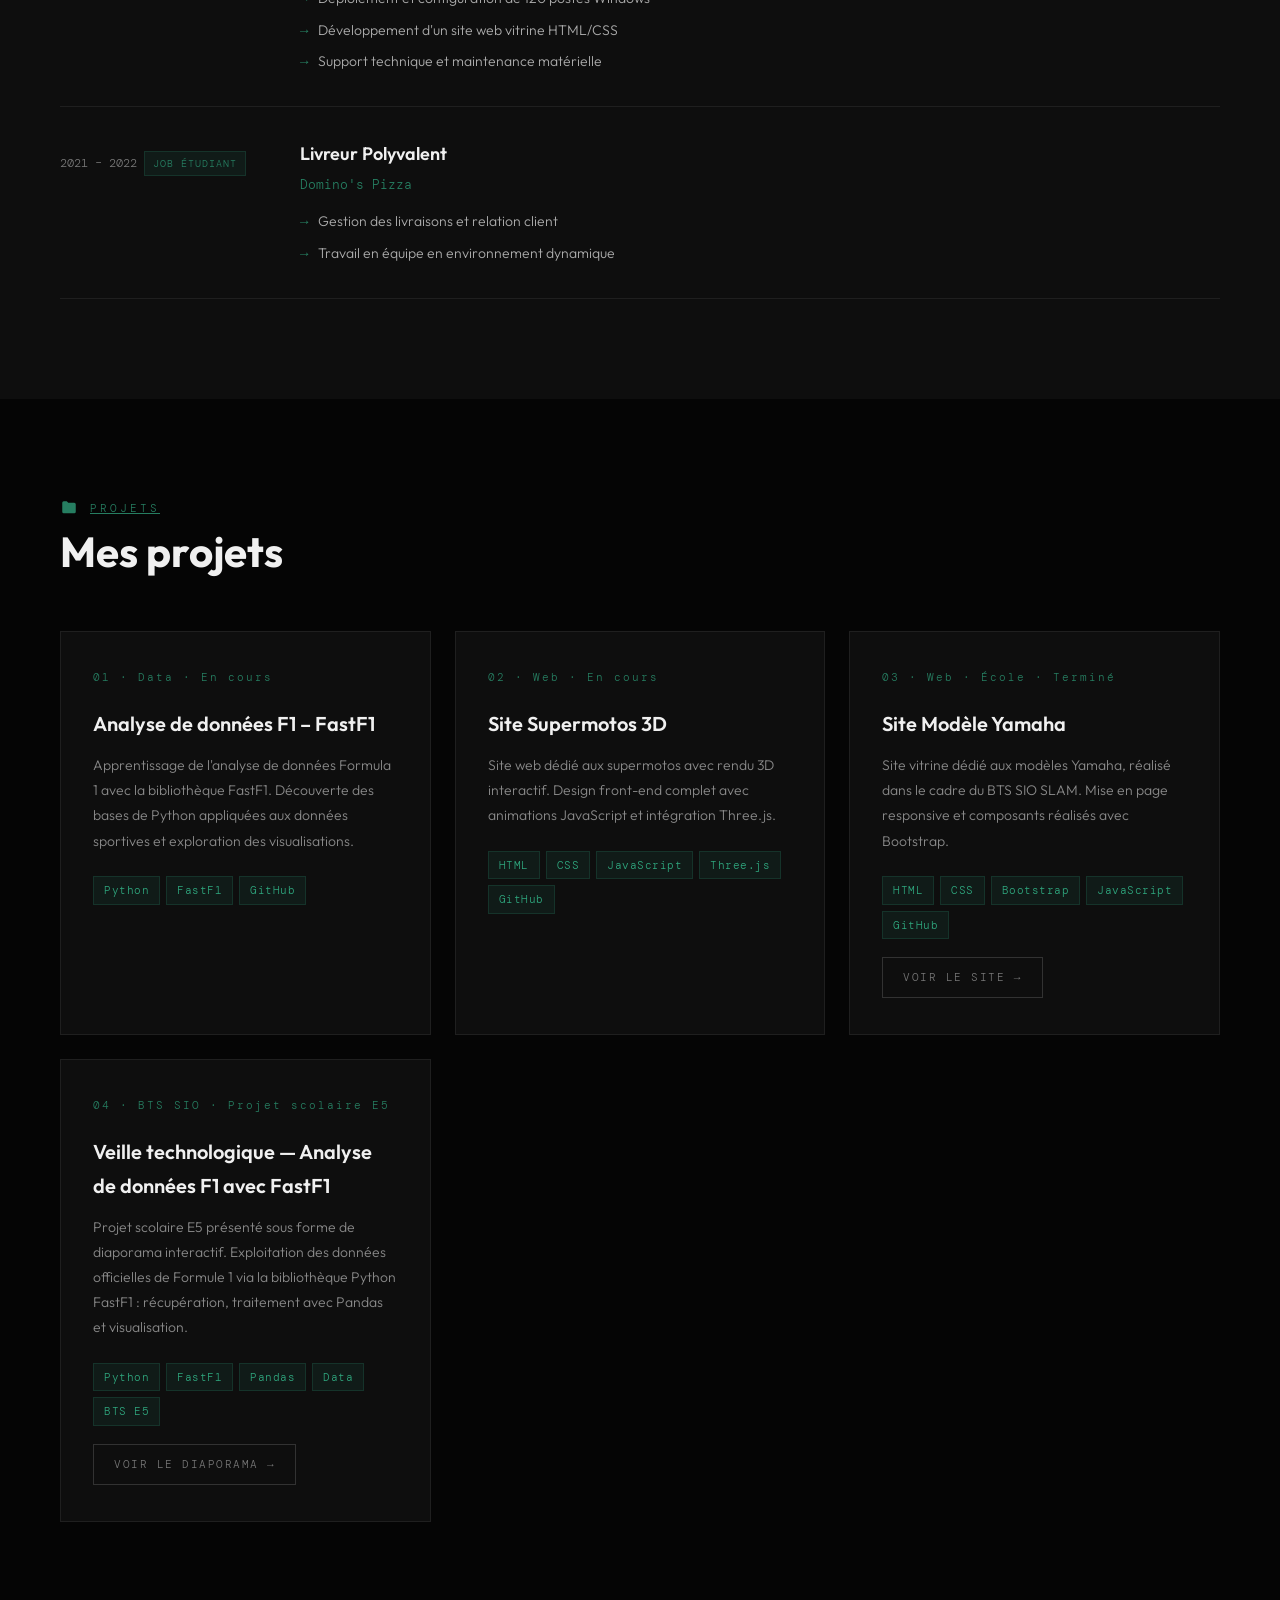
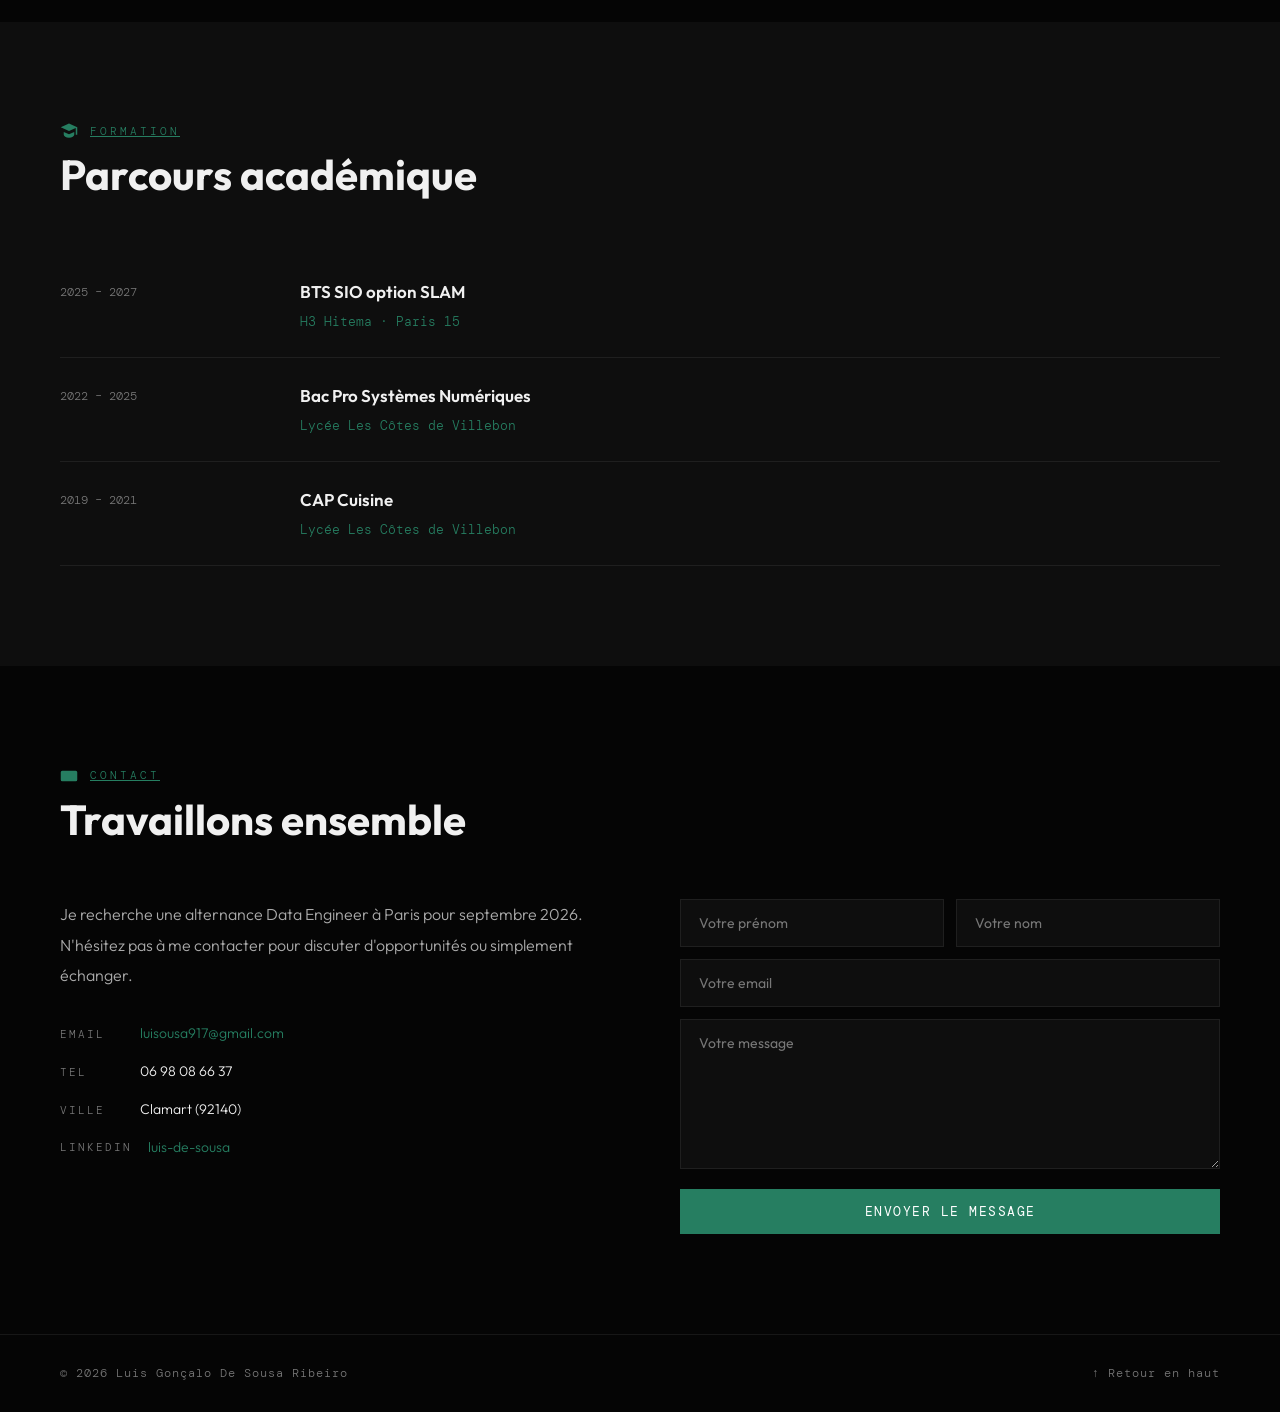
==== commit c155310d: "Update portfolio" ====
--- a/index.html
+++ b/index.html
@@ -237,7 +237,9 @@
           <span class="tag">JavaScript</span>
           <span class="tag">Three.js</span>
           <span class="tag">GitHub</span>
-        </div>
+
+        </div>
+         
       </div>
       <div class="project-card">
         <div class="project-number">03 · Web · École · Terminé</div>
@@ -253,6 +255,9 @@
           <span class="tag">Bootstrap</span>
           <span class="tag">JavaScript</span>
           <span class="tag">GitHub</span>
+        </div>
+        <div style="margin-top: 18px;">
+          <a href="https://luisousa91.github.io/Bootstrap-h3/" class="btn btn-outline" style="font-size:11px; padding: 10px 20px;">Voir le site →</a>
         </div>
       </div>
       <div class="project-card">
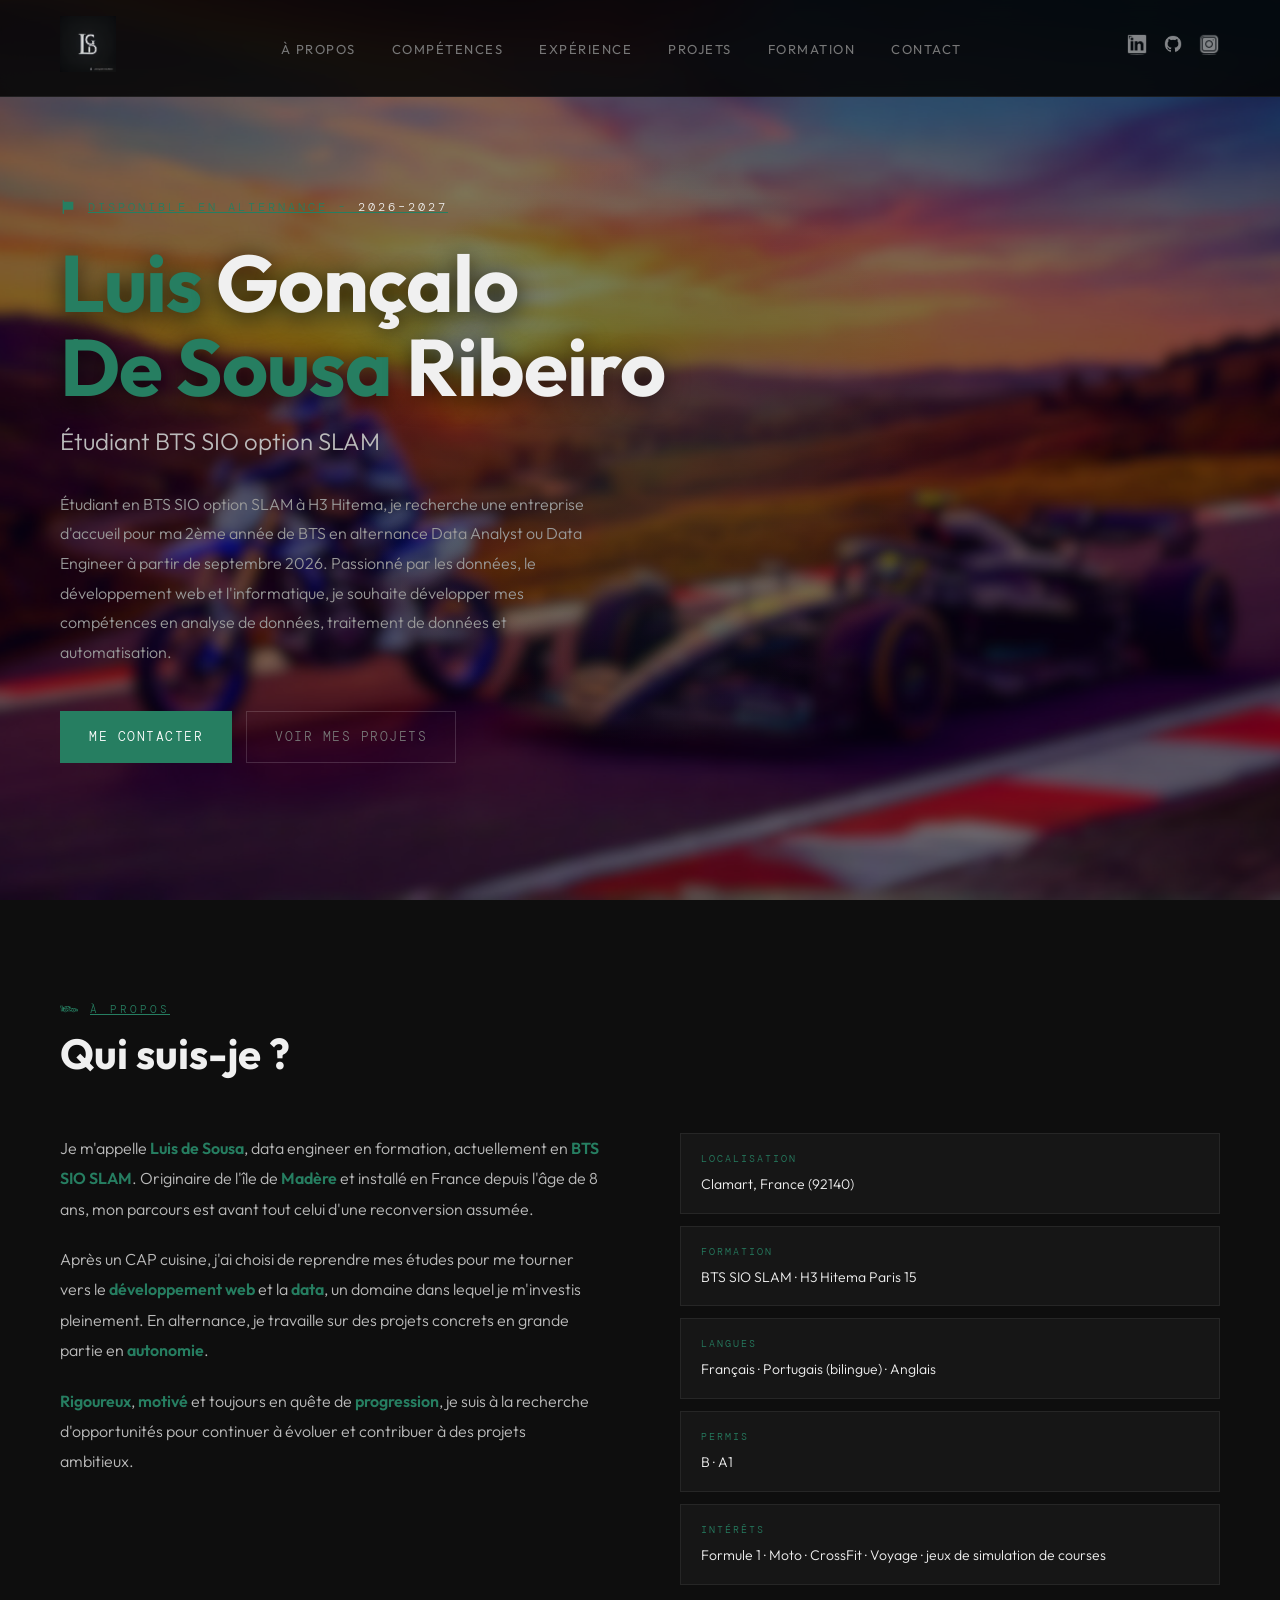
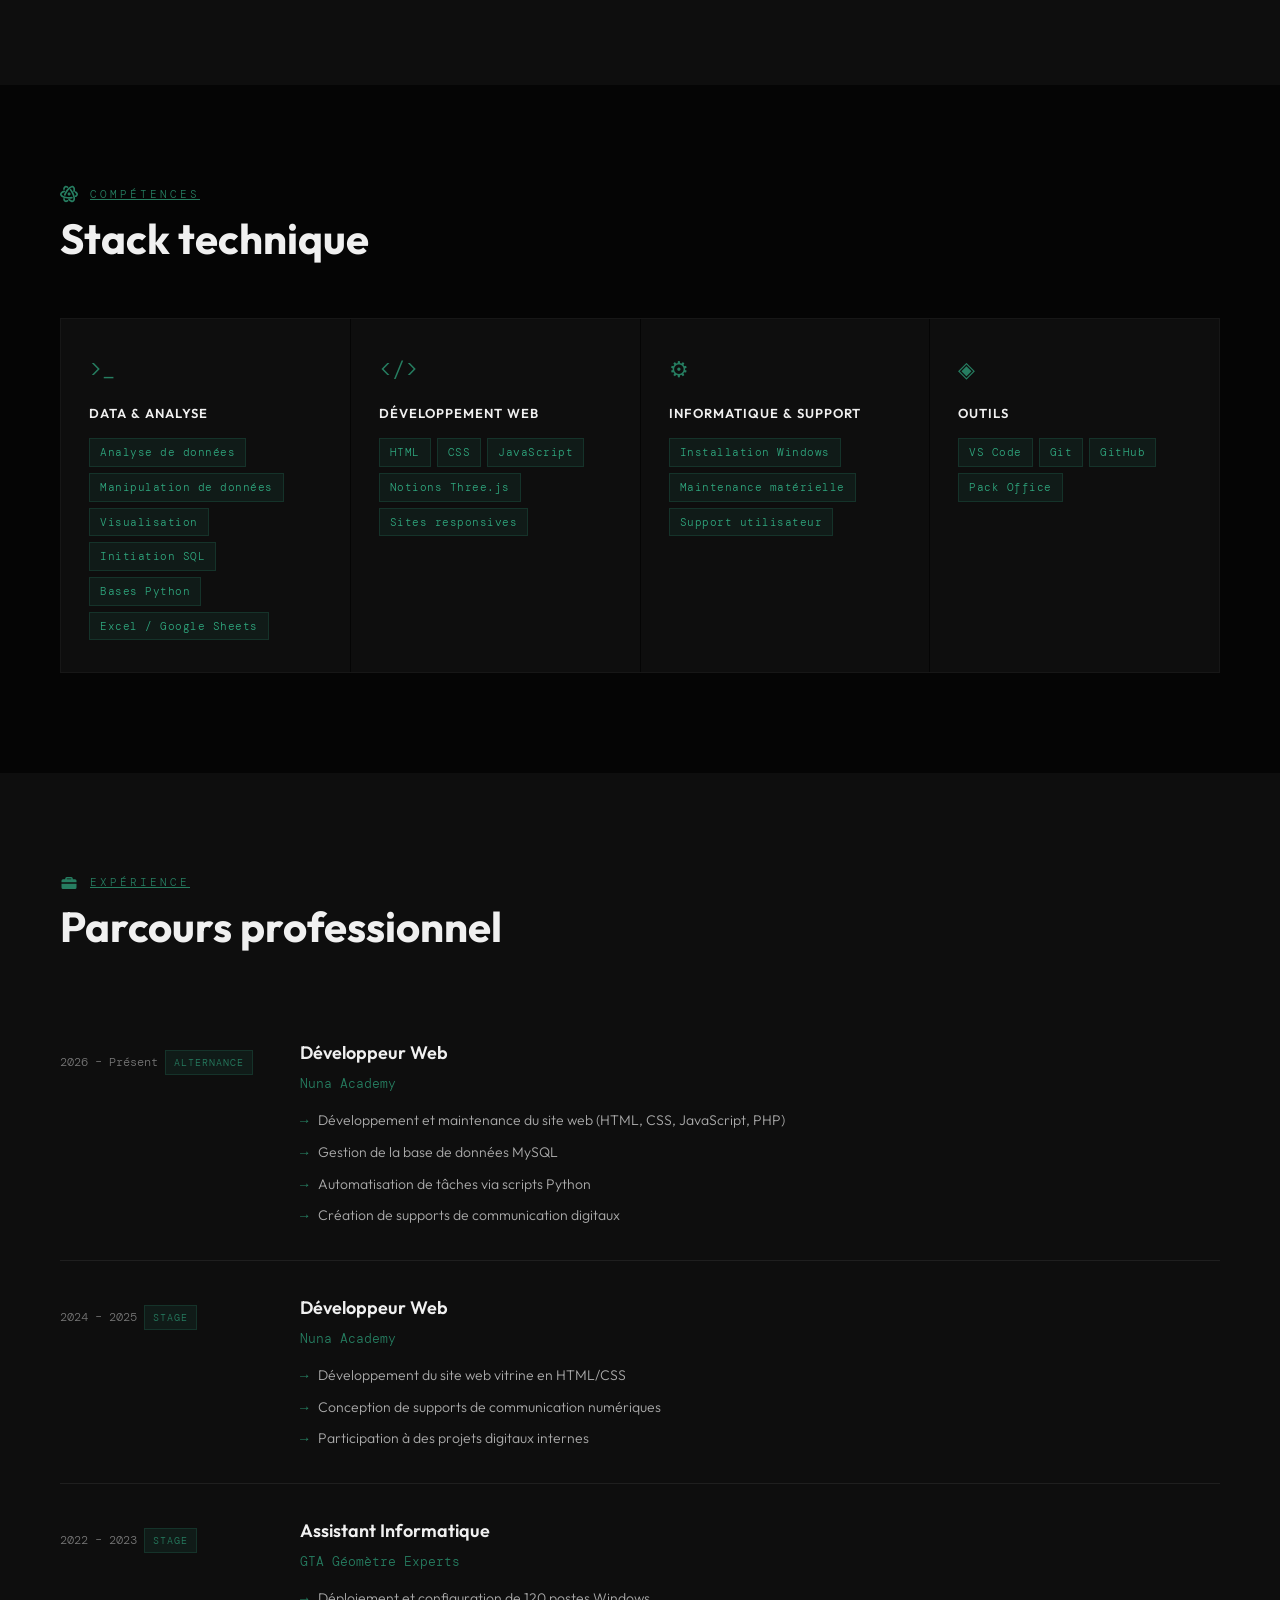
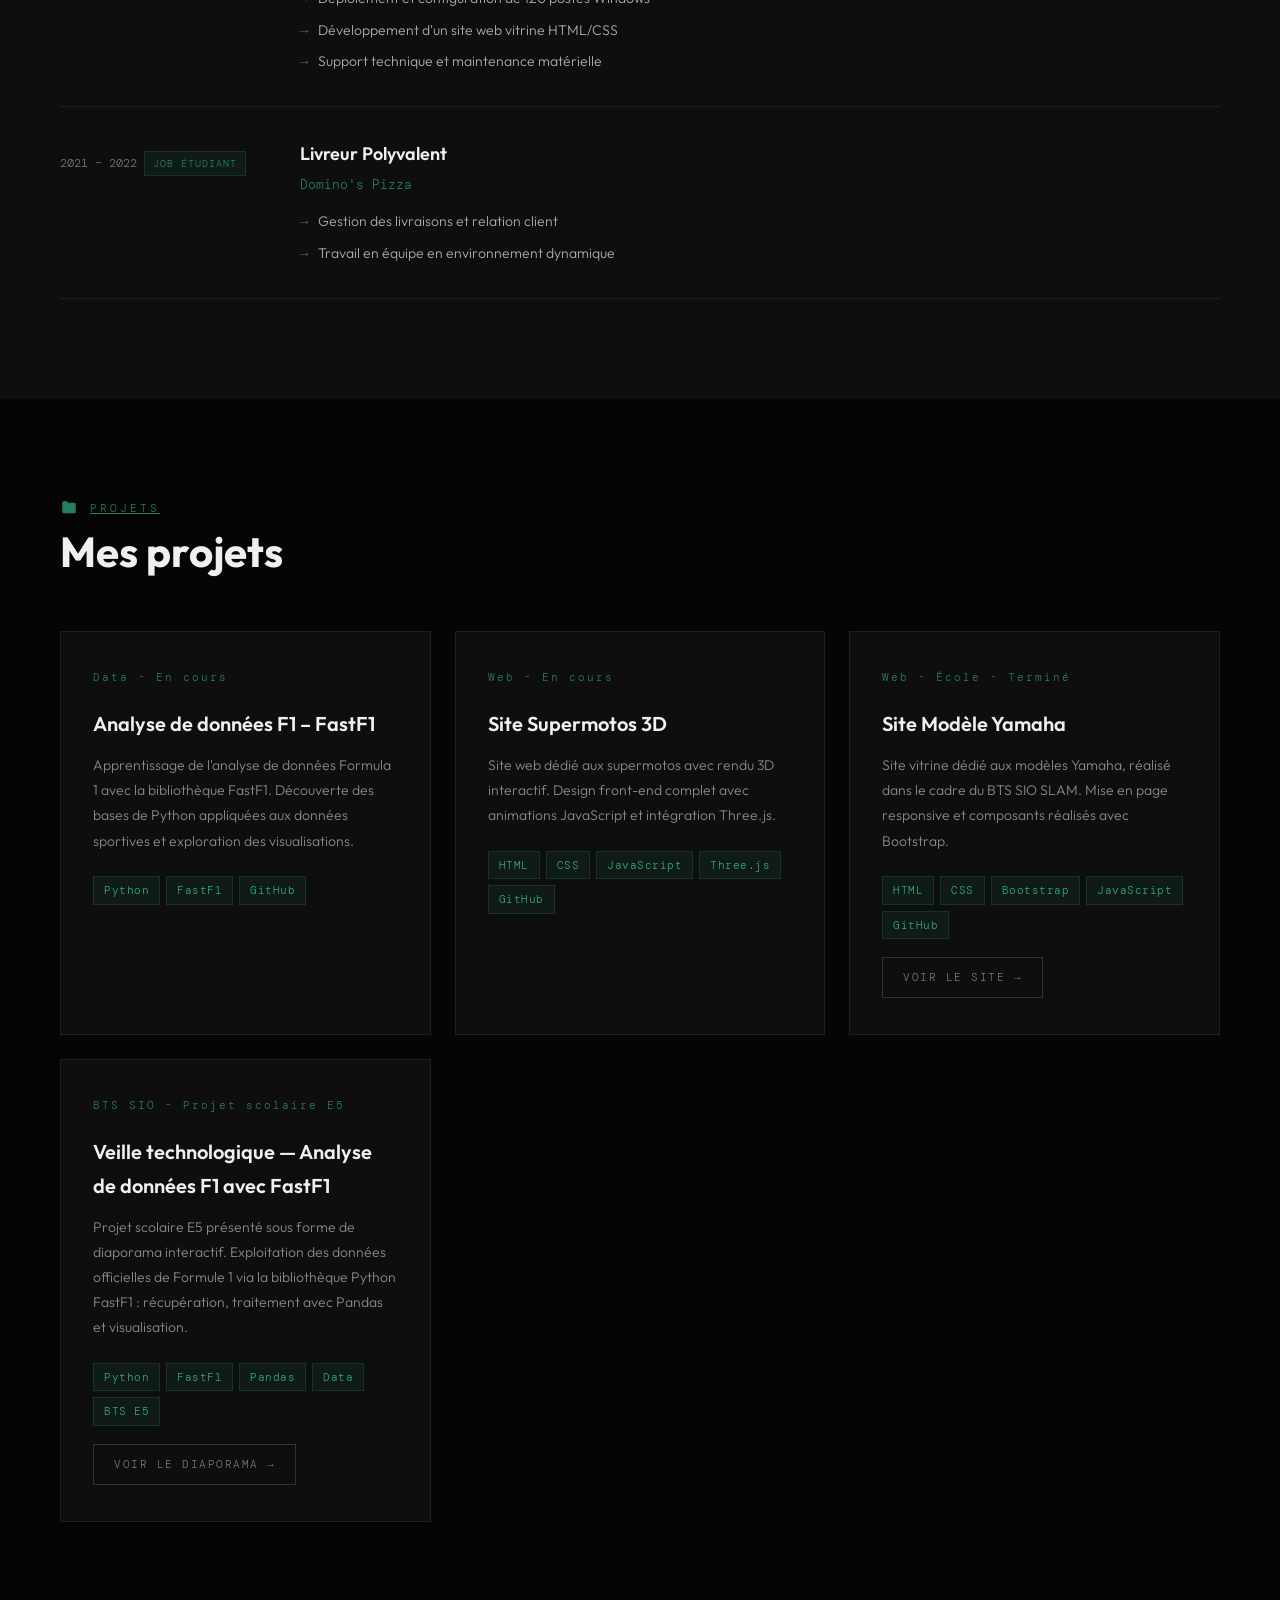
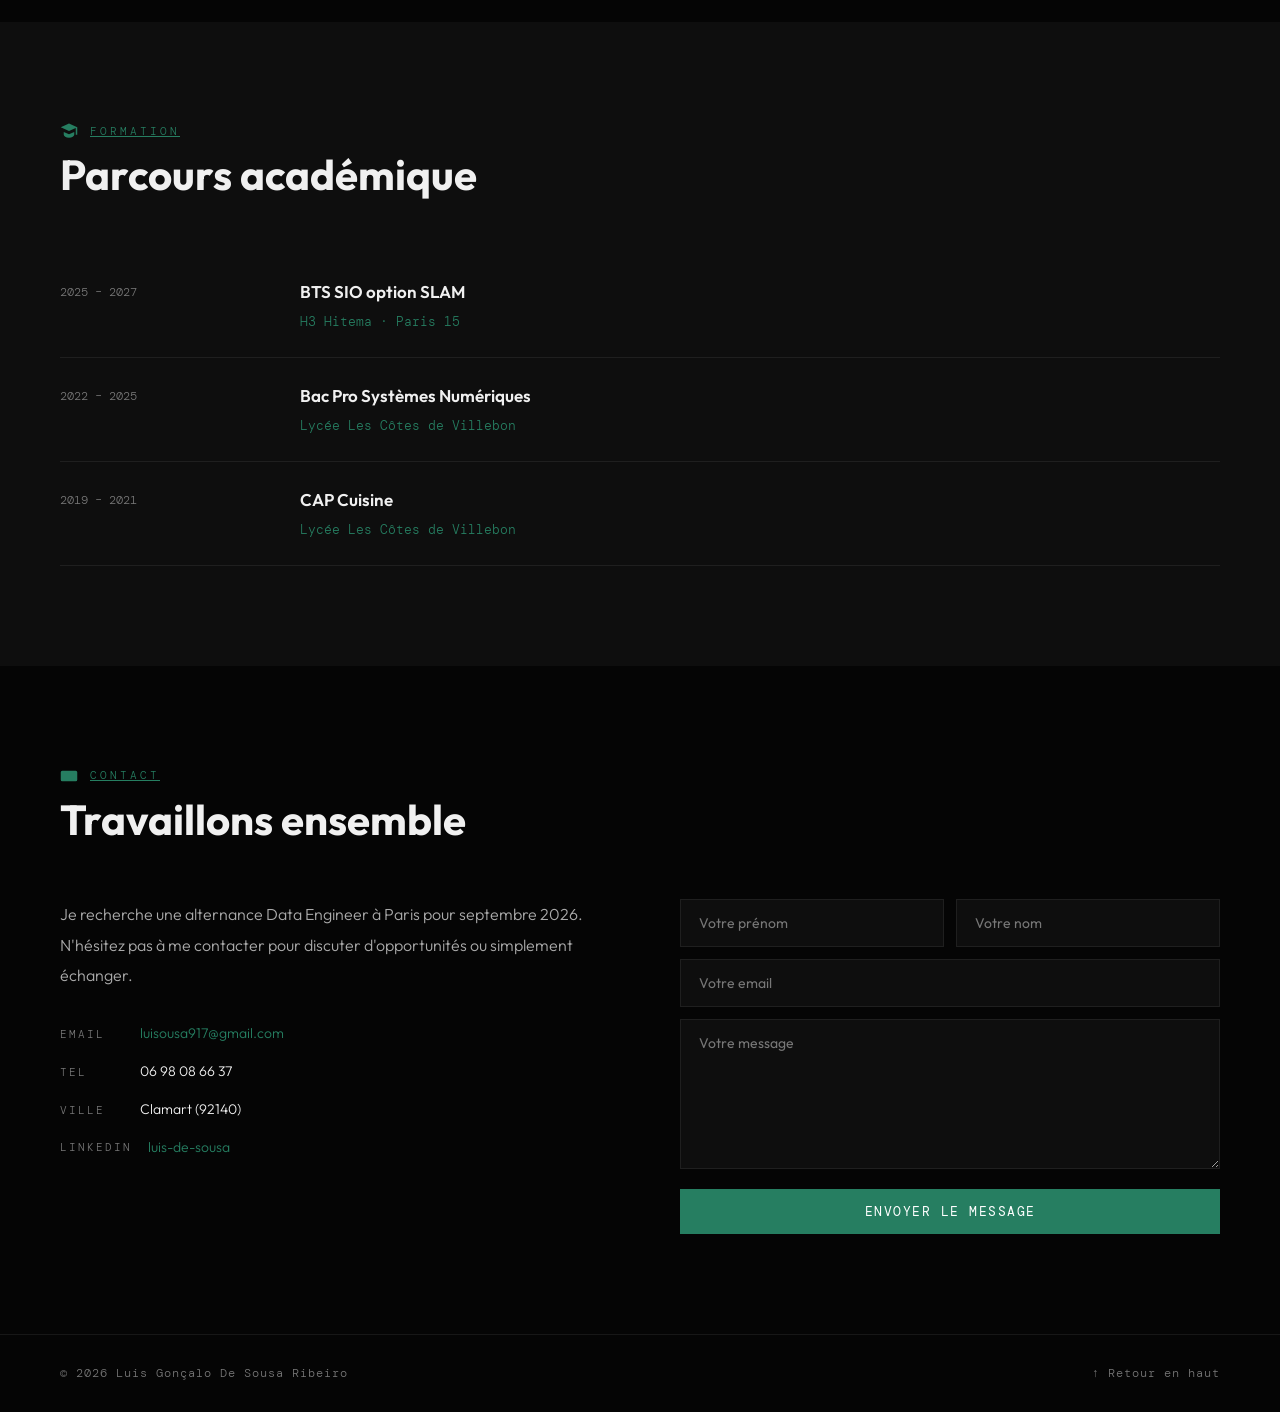
==== commit 7fcc754a: "portfolio mis a jour" ====
--- a/index.html
+++ b/index.html
@@ -218,7 +218,7 @@
     <h2 class="section-title">Mes projets</h2>
     <div class="projects-grid">
       <div class="project-card">
-        <div class="project-number">01 · Data · En cours</div>
+        <div class="project-number">Data - En cours</div>
         <h3 class="project-title">Analyse de données F1 – FastF1</h3>
         <p class="project-desc">Apprentissage de l'analyse de données Formula 1 avec la bibliothèque FastF1. Découverte des bases de Python appliquées aux données sportives et exploration des visualisations.</p>
         <div class="project-stack">
@@ -228,7 +228,7 @@
         </div>
       </div>
       <div class="project-card">
-        <div class="project-number">02 · Web · En cours</div>
+        <div class="project-number">Web - En cours</div>
         <h3 class="project-title">Site Supermotos 3D</h3>
         <p class="project-desc">Site web dédié aux supermotos avec rendu 3D interactif. Design front-end complet avec animations JavaScript et intégration Three.js.</p>
         <div class="project-stack">
@@ -242,7 +242,7 @@
          
       </div>
       <div class="project-card">
-        <div class="project-number">03 · Web · École · Terminé</div>
+        <div class="project-number">Web - École - Terminé</div>
         <h3 class="project-title">Site Modèle Yamaha</h3>
         <p class="project-desc">
           Site vitrine dédié aux modèles Yamaha, réalisé dans le cadre
@@ -261,7 +261,7 @@
         </div>
       </div>
       <div class="project-card">
-        <div class="project-number">04 · BTS SIO · Projet scolaire E5</div>
+        <div class="project-number">BTS SIO - Projet scolaire E5</div>
         <h3 class="project-title">Veille technologique — Analyse de données F1 avec FastF1</h3>
         <p class="project-desc">
           Projet scolaire E5 présenté sous forme de diaporama interactif.
